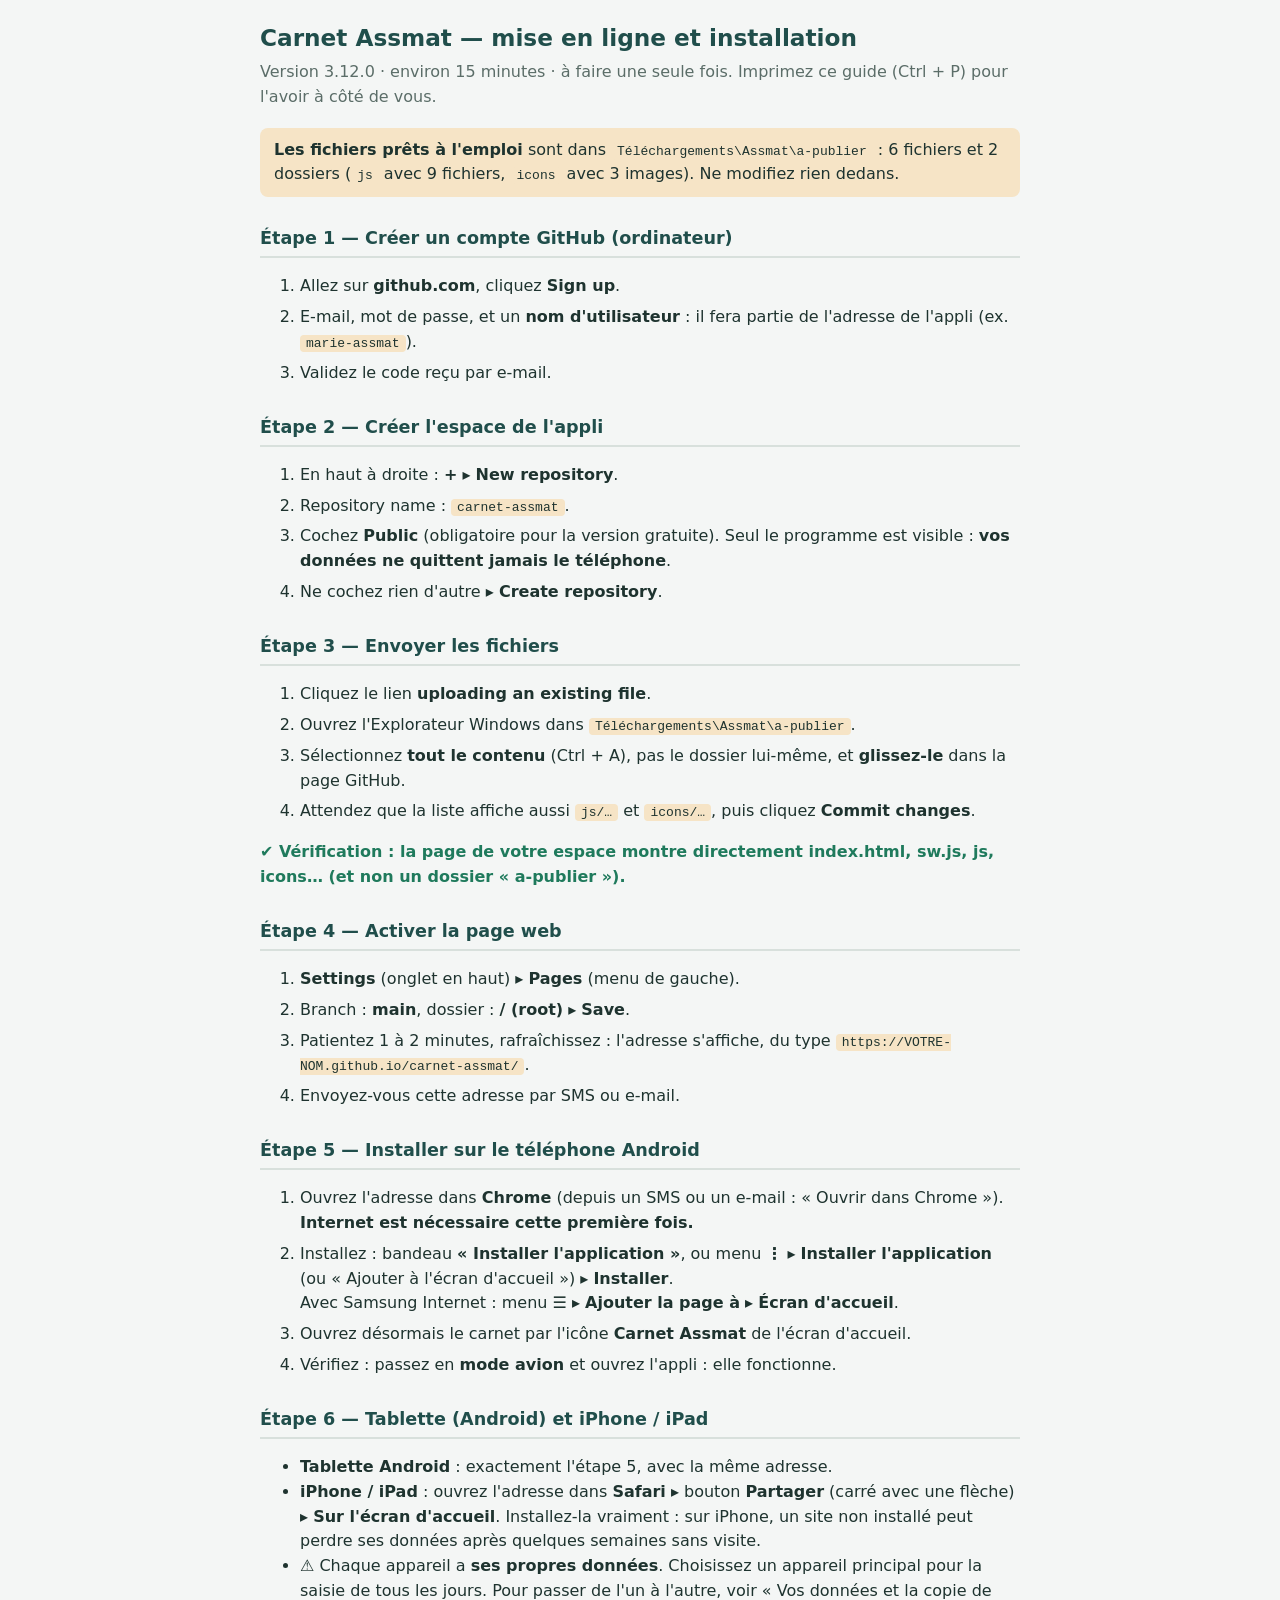
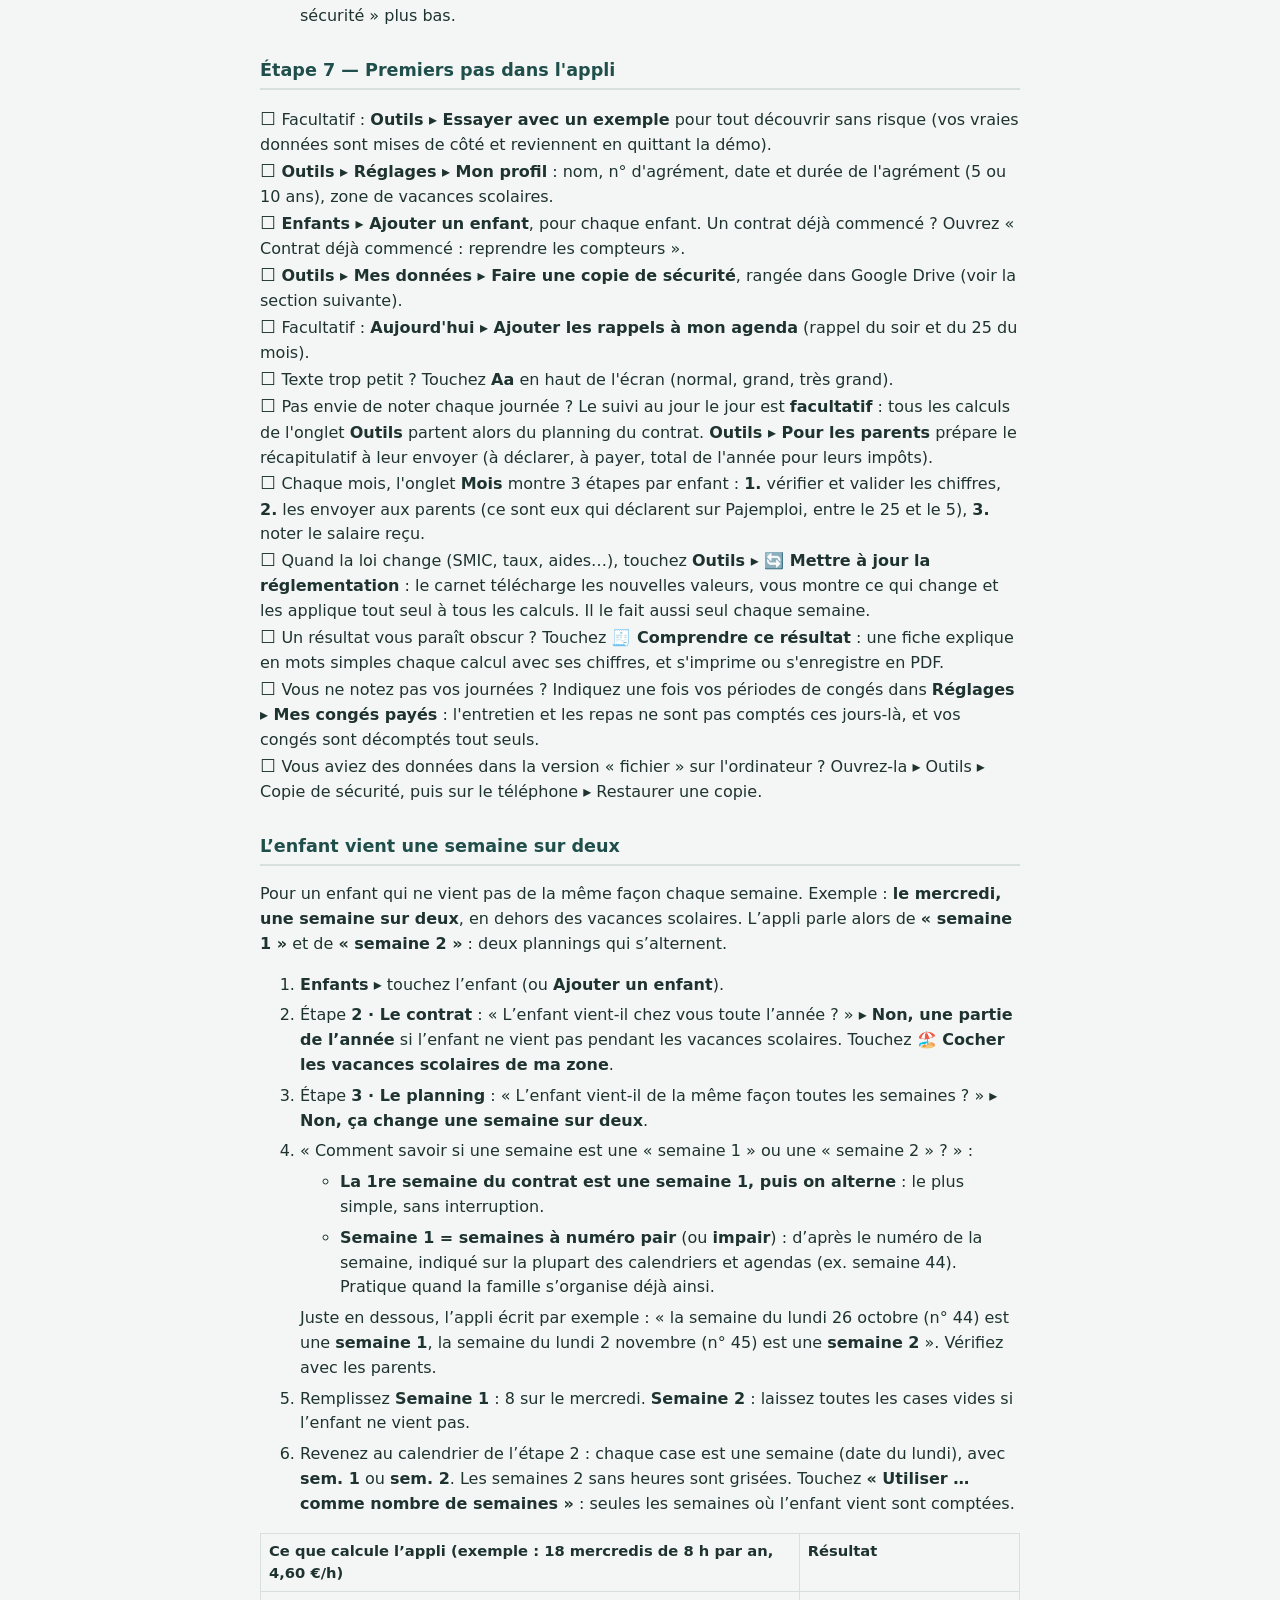
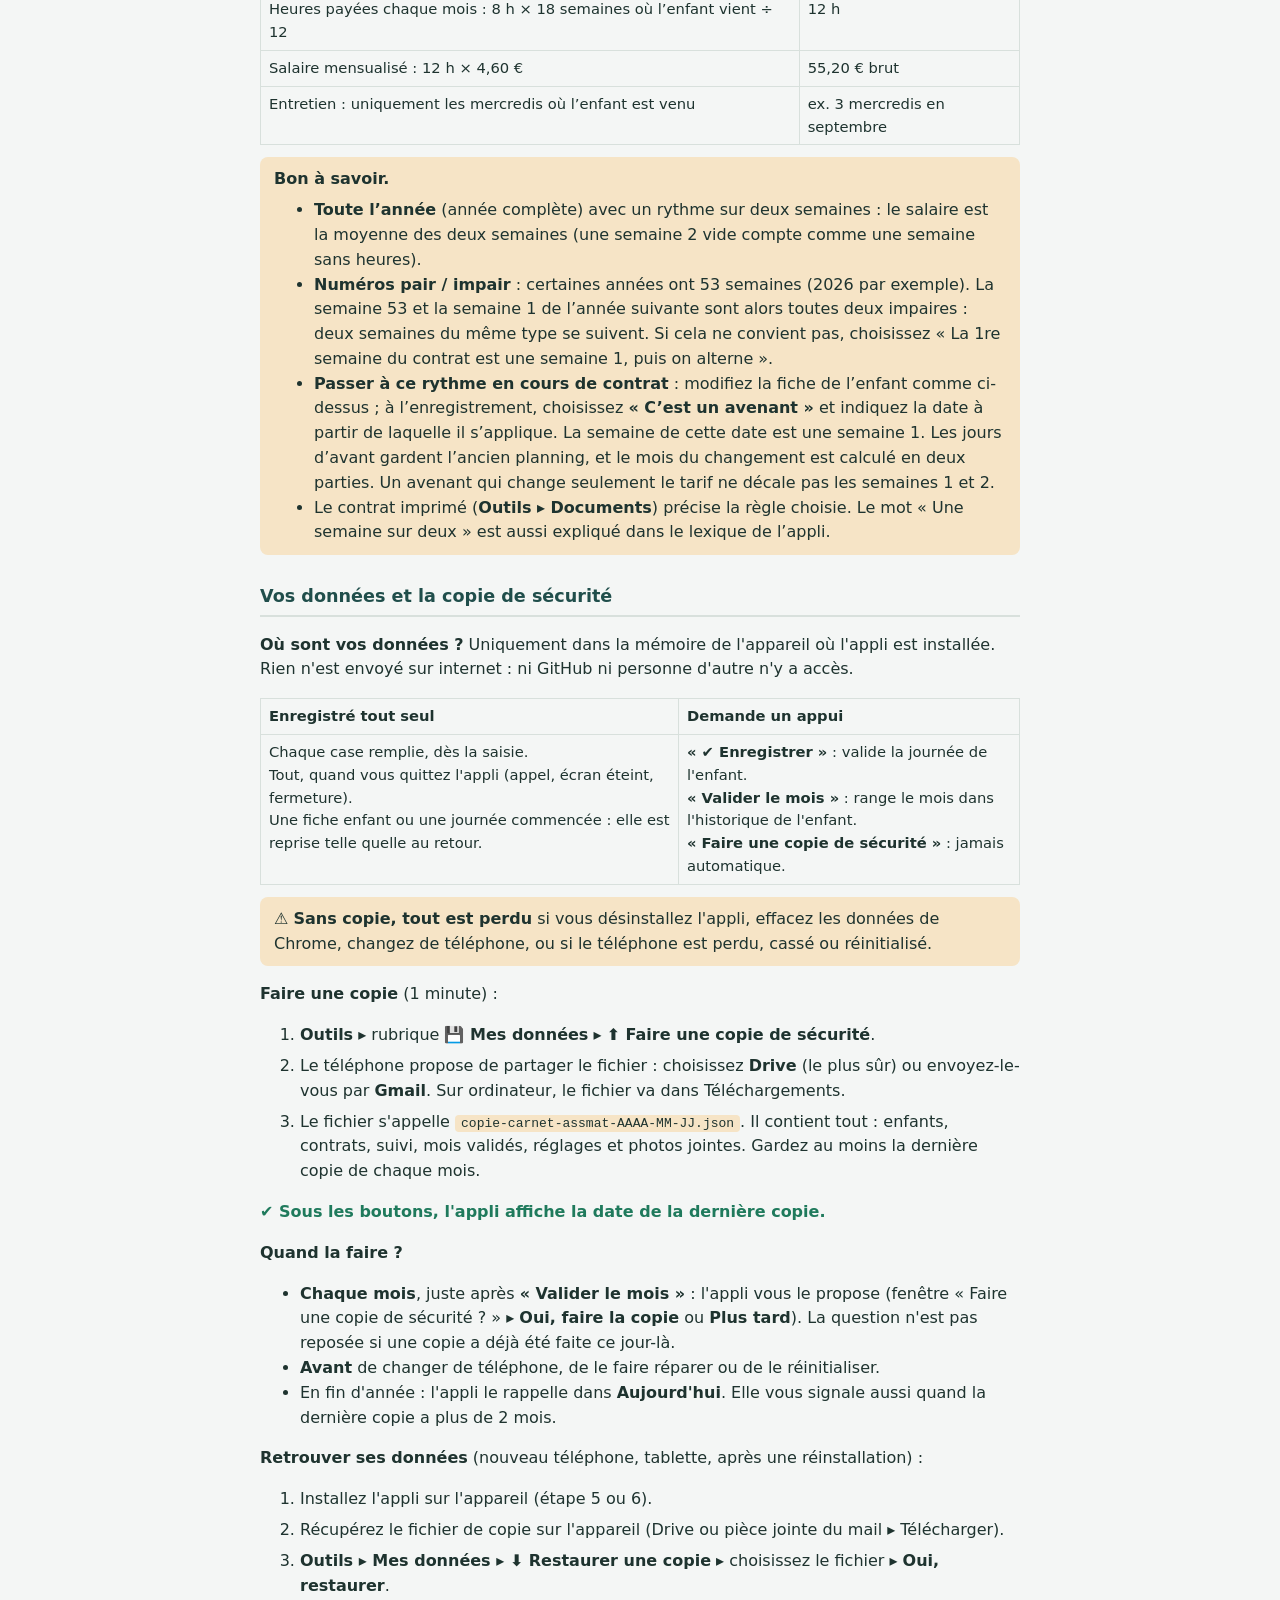
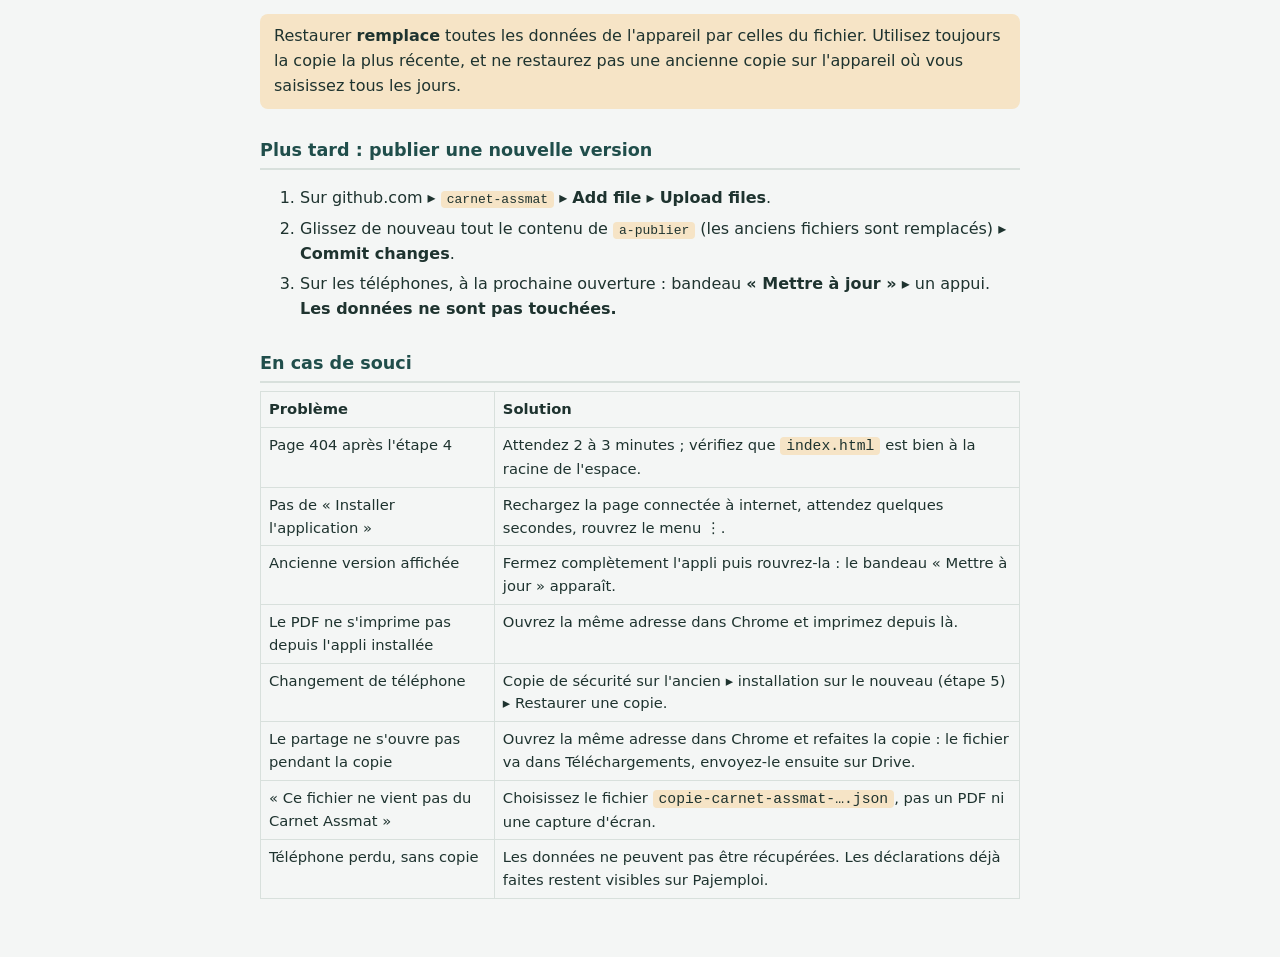
==== GUIDE-MISE-EN-LIGNE.html @ 80cad7e3 "Carnet Assmat 3.12.0 (2/2) : réglementation mise à jour sans reprogrammer, prévoyance 1,04 % vérifié" ====
<!DOCTYPE html>
<html lang="fr">
<head>
<meta charset="UTF-8">
<meta name="viewport" content="width=device-width, initial-scale=1.0">
<title>Guide de mise en ligne</title>
<style>
  :root{--ink:#1E332F;--soft:#5B6D68;--teal:#204E4B;--line:#D8E0DC;--amber:#F6E4C6;--bg:#F4F6F5;}
  @media (prefers-color-scheme: dark){ :root:not([data-theme="light"]){--ink:#E4ECE9;--soft:#9DB0AB;--teal:#8FD0C9;--line:#2E3D3A;--amber:#3A2E1C;--bg:#121A19;} }
  :root[data-theme="dark"]{--ink:#E4ECE9;--soft:#9DB0AB;--teal:#8FD0C9;--line:#2E3D3A;--amber:#3A2E1C;--bg:#121A19;}
  body{font-family:system-ui,-apple-system,'Segoe UI',Roboto,sans-serif;color:var(--ink);background:var(--bg);max-width:760px;margin:0 auto;padding:20px 16px 60px;line-height:1.55;}
  h1{font-size:1.45rem;margin:0 0 4px;color:var(--teal);} h2{font-size:1.1rem;margin:28px 0 8px;color:var(--teal);border-bottom:2px solid var(--line);padding-bottom:4px;}
  .sub{color:var(--soft);margin:0 0 18px;} ol li{margin:6px 0;} code{background:var(--amber);padding:1px 6px;border-radius:4px;}
  .box{background:var(--amber);border-radius:8px;padding:10px 14px;margin:12px 0;} .ok{color:#1F7A5C;font-weight:600;}
  table{border-collapse:collapse;width:100%;font-size:.92rem;} td,th{border:1px solid var(--line);padding:6px 8px;text-align:left;vertical-align:top;}
  .check{list-style:none;padding-left:0;} .check li::before{content:'☐ ';font-size:1.1rem;}
  @media print{ body{max-width:none;background:#fff;color:#000;} h2{break-after:avoid;} .noprint{display:none;} }
</style>
</head>
<body>
<h1>Carnet Assmat — mise en ligne et installation</h1>
<p class="sub">Version 3.12.0 · environ 15 minutes · à faire une seule fois. Imprimez ce guide (Ctrl + P) pour l'avoir à côté de vous.</p>

<div class="box"><b>Les fichiers prêts à l'emploi</b> sont dans <code>Téléchargements\Assmat\a-publier</code> : 6 fichiers et 2 dossiers (<code>js</code> avec 9 fichiers, <code>icons</code> avec 3 images). Ne modifiez rien dedans.</div>

<h2>Étape 1 — Créer un compte GitHub (ordinateur)</h2>
<ol>
  <li>Allez sur <b>github.com</b>, cliquez <b>Sign up</b>.</li>
  <li>E-mail, mot de passe, et un <b>nom d'utilisateur</b> : il fera partie de l'adresse de l'appli (ex. <code>marie-assmat</code>).</li>
  <li>Validez le code reçu par e-mail.</li>
</ol>

<h2>Étape 2 — Créer l'espace de l'appli</h2>
<ol>
  <li>En haut à droite : <b>+</b> ▸ <b>New repository</b>.</li>
  <li>Repository name : <code>carnet-assmat</code>.</li>
  <li>Cochez <b>Public</b> (obligatoire pour la version gratuite). Seul le programme est visible : <b>vos données ne quittent jamais le téléphone</b>.</li>
  <li>Ne cochez rien d'autre ▸ <b>Create repository</b>.</li>
</ol>

<h2>Étape 3 — Envoyer les fichiers</h2>
<ol>
  <li>Cliquez le lien <b>uploading an existing file</b>.</li>
  <li>Ouvrez l'Explorateur Windows dans <code>Téléchargements\Assmat\a-publier</code>.</li>
  <li>Sélectionnez <b>tout le contenu</b> (Ctrl + A), pas le dossier lui-même, et <b>glissez-le</b> dans la page GitHub.</li>
  <li>Attendez que la liste affiche aussi <code>js/…</code> et <code>icons/…</code>, puis cliquez <b>Commit changes</b>.</li>
</ol>
<p class="ok">✔ Vérification : la page de votre espace montre directement index.html, sw.js, js, icons… (et non un dossier « a-publier »).</p>

<h2>Étape 4 — Activer la page web</h2>
<ol>
  <li><b>Settings</b> (onglet en haut) ▸ <b>Pages</b> (menu de gauche).</li>
  <li>Branch : <b>main</b>, dossier : <b>/ (root)</b> ▸ <b>Save</b>.</li>
  <li>Patientez 1 à 2 minutes, rafraîchissez : l'adresse s'affiche, du type <code>https://VOTRE-NOM.github.io/carnet-assmat/</code>.</li>
  <li>Envoyez-vous cette adresse par SMS ou e-mail.</li>
</ol>

<h2>Étape 5 — Installer sur le téléphone Android</h2>
<ol>
  <li>Ouvrez l'adresse dans <b>Chrome</b> (depuis un SMS ou un e-mail : « Ouvrir dans Chrome »). <b>Internet est nécessaire cette première fois.</b></li>
  <li>Installez : bandeau <b>« Installer l'application »</b>, ou menu <b>⋮</b> ▸ <b>Installer l'application</b> (ou « Ajouter à l'écran d'accueil ») ▸ <b>Installer</b>.<br>Avec Samsung Internet : menu <b>☰</b> ▸ <b>Ajouter la page à</b> ▸ <b>Écran d'accueil</b>.</li>
  <li>Ouvrez désormais le carnet par l'icône <b>Carnet Assmat</b> de l'écran d'accueil.</li>
  <li>Vérifiez : passez en <b>mode avion</b> et ouvrez l'appli : elle fonctionne.</li>
</ol>

<h2>Étape 6 — Tablette (Android) et iPhone / iPad</h2>
<ul>
  <li><b>Tablette Android</b> : exactement l'étape 5, avec la même adresse.</li>
  <li><b>iPhone / iPad</b> : ouvrez l'adresse dans <b>Safari</b> ▸ bouton <b>Partager</b> (carré avec une flèche) ▸ <b>Sur l'écran d'accueil</b>. Installez-la vraiment : sur iPhone, un site non installé peut perdre ses données après quelques semaines sans visite.</li>
  <li>⚠️ Chaque appareil a <b>ses propres données</b>. Choisissez un appareil principal pour la saisie de tous les jours. Pour passer de l'un à l'autre, voir « Vos données et la copie de sécurité » plus bas.</li>
</ul>

<h2>Étape 7 — Premiers pas dans l'appli</h2>
<ul class="check">
  <li>Facultatif : <b>Outils ▸ Essayer avec un exemple</b> pour tout découvrir sans risque (vos vraies données sont mises de côté et reviennent en quittant la démo).</li>
  <li><b>Outils ▸ Réglages ▸ Mon profil</b> : nom, n° d'agrément, date et durée de l'agrément (5 ou 10 ans), zone de vacances scolaires.</li>
  <li><b>Enfants ▸ Ajouter un enfant</b>, pour chaque enfant. Un contrat déjà commencé ? Ouvrez « Contrat déjà commencé : reprendre les compteurs ».</li>
  <li><b>Outils ▸ Mes données ▸ Faire une copie de sécurité</b>, rangée dans Google Drive (voir la section suivante).</li>
  <li>Facultatif : <b>Aujourd'hui ▸ Ajouter les rappels à mon agenda</b> (rappel du soir et du 25 du mois).</li>
  <li>Texte trop petit ? Touchez <b>Aa</b> en haut de l'écran (normal, grand, très grand).</li>
  <li>Pas envie de noter chaque journée ? Le suivi au jour le jour est <b>facultatif</b> : tous les calculs de l'onglet <b>Outils</b> partent alors du planning du contrat. <b>Outils ▸ Pour les parents</b> prépare le récapitulatif à leur envoyer (à déclarer, à payer, total de l'année pour leurs impôts).</li>
  <li>Chaque mois, l'onglet <b>Mois</b> montre 3 étapes par enfant : <b>1.</b> vérifier et valider les chiffres, <b>2.</b> les envoyer aux parents (ce sont eux qui déclarent sur Pajemploi, entre le 25 et le 5), <b>3.</b> noter le salaire reçu.</li>
  <li>Quand la loi change (SMIC, taux, aides…), touchez <b>Outils ▸ 🔄 Mettre à jour la réglementation</b> : le carnet télécharge les nouvelles valeurs, vous montre ce qui change et les applique tout seul à tous les calculs. Il le fait aussi seul chaque semaine.</li>
  <li>Un résultat vous paraît obscur ? Touchez <b>🧾 Comprendre ce résultat</b> : une fiche explique en mots simples chaque calcul avec ses chiffres, et s'imprime ou s'enregistre en PDF.</li>
  <li>Vous ne notez pas vos journées ? Indiquez une fois vos périodes de congés dans <b>Réglages ▸ Mes congés payés</b> : l'entretien et les repas ne sont pas comptés ces jours-là, et vos congés sont décomptés tout seuls.</li>
  <li>Vous aviez des données dans la version « fichier » sur l'ordinateur ? Ouvrez-la ▸ Outils ▸ Copie de sécurité, puis sur le téléphone ▸ Restaurer une copie.</li>
</ul>

<h2>L’enfant vient une semaine sur deux</h2>
<p>Pour un enfant qui ne vient pas de la même façon chaque semaine. Exemple : <b>le mercredi, une semaine sur deux</b>, en dehors des vacances scolaires. L’appli parle alors de <b>« semaine 1 »</b> et de <b>« semaine 2 »</b> : deux plannings qui s’alternent.</p>
<ol>
  <li><b>Enfants</b> ▸ touchez l’enfant (ou <b>Ajouter un enfant</b>).</li>
  <li>Étape <b>2 · Le contrat</b> : « L’enfant vient-il chez vous toute l’année ? » ▸ <b>Non, une partie de l’année</b> si l’enfant ne vient pas pendant les vacances scolaires. Touchez <b>🏖️ Cocher les vacances scolaires de ma zone</b>.</li>
  <li>Étape <b>3 · Le planning</b> : « L’enfant vient-il de la même façon toutes les semaines ? » ▸ <b>Non, ça change une semaine sur deux</b>.</li>
  <li>« Comment savoir si une semaine est une « semaine 1 » ou une « semaine 2 » ? » :
    <ul>
      <li><b>La 1re semaine du contrat est une semaine 1, puis on alterne</b> : le plus simple, sans interruption.</li>
      <li><b>Semaine 1 = semaines à numéro pair</b> (ou <b>impair</b>) : d’après le numéro de la semaine, indiqué sur la plupart des calendriers et agendas (ex. semaine 44). Pratique quand la famille s’organise déjà ainsi.</li>
    </ul>
    Juste en dessous, l’appli écrit par exemple : « la semaine du lundi 26 octobre (n° 44) est une <b>semaine 1</b>, la semaine du lundi 2 novembre (n° 45) est une <b>semaine 2</b> ». Vérifiez avec les parents.</li>
  <li>Remplissez <b>Semaine 1</b> : 8 sur le mercredi. <b>Semaine 2</b> : laissez toutes les cases vides si l’enfant ne vient pas.</li>
  <li>Revenez au calendrier de l’étape 2 : chaque case est une semaine (date du lundi), avec <b>sem. 1</b> ou <b>sem. 2</b>. Les semaines 2 sans heures sont grisées. Touchez <b>« Utiliser … comme nombre de semaines »</b> : seules les semaines où l’enfant vient sont comptées.</li>
</ol>
<table>
  <tr><th>Ce que calcule l’appli (exemple : 18 mercredis de 8 h par an, 4,60 €/h)</th><th>Résultat</th></tr>
  <tr><td>Heures payées chaque mois : 8 h × 18 semaines où l’enfant vient ÷ 12</td><td>12 h</td></tr>
  <tr><td>Salaire mensualisé : 12 h × 4,60 €</td><td>55,20 € brut</td></tr>
  <tr><td>Entretien : uniquement les mercredis où l’enfant est venu</td><td>ex. 3 mercredis en septembre</td></tr>
</table>
<div class="box"><b>Bon à savoir.</b>
  <ul style="margin:6px 0 0">
    <li><b>Toute l’année</b> (année complète) avec un rythme sur deux semaines : le salaire est la moyenne des deux semaines (une semaine 2 vide compte comme une semaine sans heures).</li>
    <li><b>Numéros pair / impair</b> : certaines années ont 53 semaines (2026 par exemple). La semaine 53 et la semaine 1 de l’année suivante sont alors toutes deux impaires : deux semaines du même type se suivent. Si cela ne convient pas, choisissez « La 1re semaine du contrat est une semaine 1, puis on alterne ».</li>
    <li><b>Passer à ce rythme en cours de contrat</b> : modifiez la fiche de l’enfant comme ci-dessus ; à l’enregistrement, choisissez <b>« C’est un avenant »</b> et indiquez la date à partir de laquelle il s’applique. La semaine de cette date est une semaine 1. Les jours d’avant gardent l’ancien planning, et le mois du changement est calculé en deux parties. Un avenant qui change seulement le tarif ne décale pas les semaines 1 et 2.</li>
    <li>Le contrat imprimé (<b>Outils ▸ Documents</b>) précise la règle choisie. Le mot « Une semaine sur deux » est aussi expliqué dans le lexique de l’appli.</li>
  </ul></div>

<h2>Vos données et la copie de sécurité</h2>
<p><b>Où sont vos données ?</b> Uniquement dans la mémoire de l'appareil où l'appli est installée. Rien n'est envoyé sur internet : ni GitHub ni personne d'autre n'y a accès.</p>
<table>
  <tr><th>Enregistré tout seul</th><th>Demande un appui</th></tr>
  <tr><td>Chaque case remplie, dès la saisie.<br>Tout, quand vous quittez l'appli (appel, écran éteint, fermeture).<br>Une fiche enfant ou une journée commencée : elle est reprise telle quelle au retour.</td>
      <td><b>« ✔ Enregistrer »</b> : valide la journée de l'enfant.<br><b>« Valider le mois »</b> : range le mois dans l'historique de l'enfant.<br><b>« Faire une copie de sécurité »</b> : jamais automatique.</td></tr>
</table>
<div class="box">⚠️ <b>Sans copie, tout est perdu</b> si vous désinstallez l'appli, effacez les données de Chrome, changez de téléphone, ou si le téléphone est perdu, cassé ou réinitialisé.</div>

<p><b>Faire une copie</b> (1 minute) :</p>
<ol>
  <li><b>Outils</b> ▸ rubrique <b>💾 Mes données</b> ▸ <b>⬆️ Faire une copie de sécurité</b>.</li>
  <li>Le téléphone propose de partager le fichier : choisissez <b>Drive</b> (le plus sûr) ou envoyez-le-vous par <b>Gmail</b>. Sur ordinateur, le fichier va dans Téléchargements.</li>
  <li>Le fichier s'appelle <code>copie-carnet-assmat-AAAA-MM-JJ.json</code>. Il contient tout : enfants, contrats, suivi, mois validés, réglages et photos jointes. Gardez au moins la dernière copie de chaque mois.</li>
</ol>
<p class="ok">✔ Sous les boutons, l'appli affiche la date de la dernière copie.</p>

<p><b>Quand la faire ?</b></p>
<ul>
  <li><b>Chaque mois</b>, juste après <b>« Valider le mois »</b> : l'appli vous le propose (fenêtre « Faire une copie de sécurité ? » ▸ <b>Oui, faire la copie</b> ou <b>Plus tard</b>). La question n'est pas reposée si une copie a déjà été faite ce jour-là.</li>
  <li><b>Avant</b> de changer de téléphone, de le faire réparer ou de le réinitialiser.</li>
  <li>En fin d'année : l'appli le rappelle dans <b>Aujourd'hui</b>. Elle vous signale aussi quand la dernière copie a plus de 2 mois.</li>
</ul>

<p><b>Retrouver ses données</b> (nouveau téléphone, tablette, après une réinstallation) :</p>
<ol>
  <li>Installez l'appli sur l'appareil (étape 5 ou 6).</li>
  <li>Récupérez le fichier de copie sur l'appareil (Drive ou pièce jointe du mail ▸ Télécharger).</li>
  <li><b>Outils ▸ Mes données ▸ ⬇️ Restaurer une copie</b> ▸ choisissez le fichier ▸ <b>Oui, restaurer</b>.</li>
</ol>
<div class="box">Restaurer <b>remplace</b> toutes les données de l'appareil par celles du fichier. Utilisez toujours la copie la plus récente, et ne restaurez pas une ancienne copie sur l'appareil où vous saisissez tous les jours.</div>

<h2>Plus tard : publier une nouvelle version</h2>
<ol>
  <li>Sur github.com ▸ <code>carnet-assmat</code> ▸ <b>Add file</b> ▸ <b>Upload files</b>.</li>
  <li>Glissez de nouveau tout le contenu de <code>a-publier</code> (les anciens fichiers sont remplacés) ▸ <b>Commit changes</b>.</li>
  <li>Sur les téléphones, à la prochaine ouverture : bandeau <b>« Mettre à jour »</b> ▸ un appui. <b>Les données ne sont pas touchées.</b></li>
</ol>

<h2>En cas de souci</h2>
<table>
  <tr><th>Problème</th><th>Solution</th></tr>
  <tr><td>Page 404 après l'étape 4</td><td>Attendez 2 à 3 minutes ; vérifiez que <code>index.html</code> est bien à la racine de l'espace.</td></tr>
  <tr><td>Pas de « Installer l'application »</td><td>Rechargez la page connectée à internet, attendez quelques secondes, rouvrez le menu ⋮.</td></tr>
  <tr><td>Ancienne version affichée</td><td>Fermez complètement l'appli puis rouvrez-la : le bandeau « Mettre à jour » apparaît.</td></tr>
  <tr><td>Le PDF ne s'imprime pas depuis l'appli installée</td><td>Ouvrez la même adresse dans Chrome et imprimez depuis là.</td></tr>
  <tr><td>Changement de téléphone</td><td>Copie de sécurité sur l'ancien ▸ installation sur le nouveau (étape 5) ▸ Restaurer une copie.</td></tr>
  <tr><td>Le partage ne s'ouvre pas pendant la copie</td><td>Ouvrez la même adresse dans Chrome et refaites la copie : le fichier va dans Téléchargements, envoyez-le ensuite sur Drive.</td></tr>
  <tr><td>« Ce fichier ne vient pas du Carnet Assmat »</td><td>Choisissez le fichier <code>copie-carnet-assmat-….json</code>, pas un PDF ni une capture d'écran.</td></tr>
  <tr><td>Téléphone perdu, sans copie</td><td>Les données ne peuvent pas être récupérées. Les déclarations déjà faites restent visibles sur Pajemploi.</td></tr>
</table>
</body>
</html>
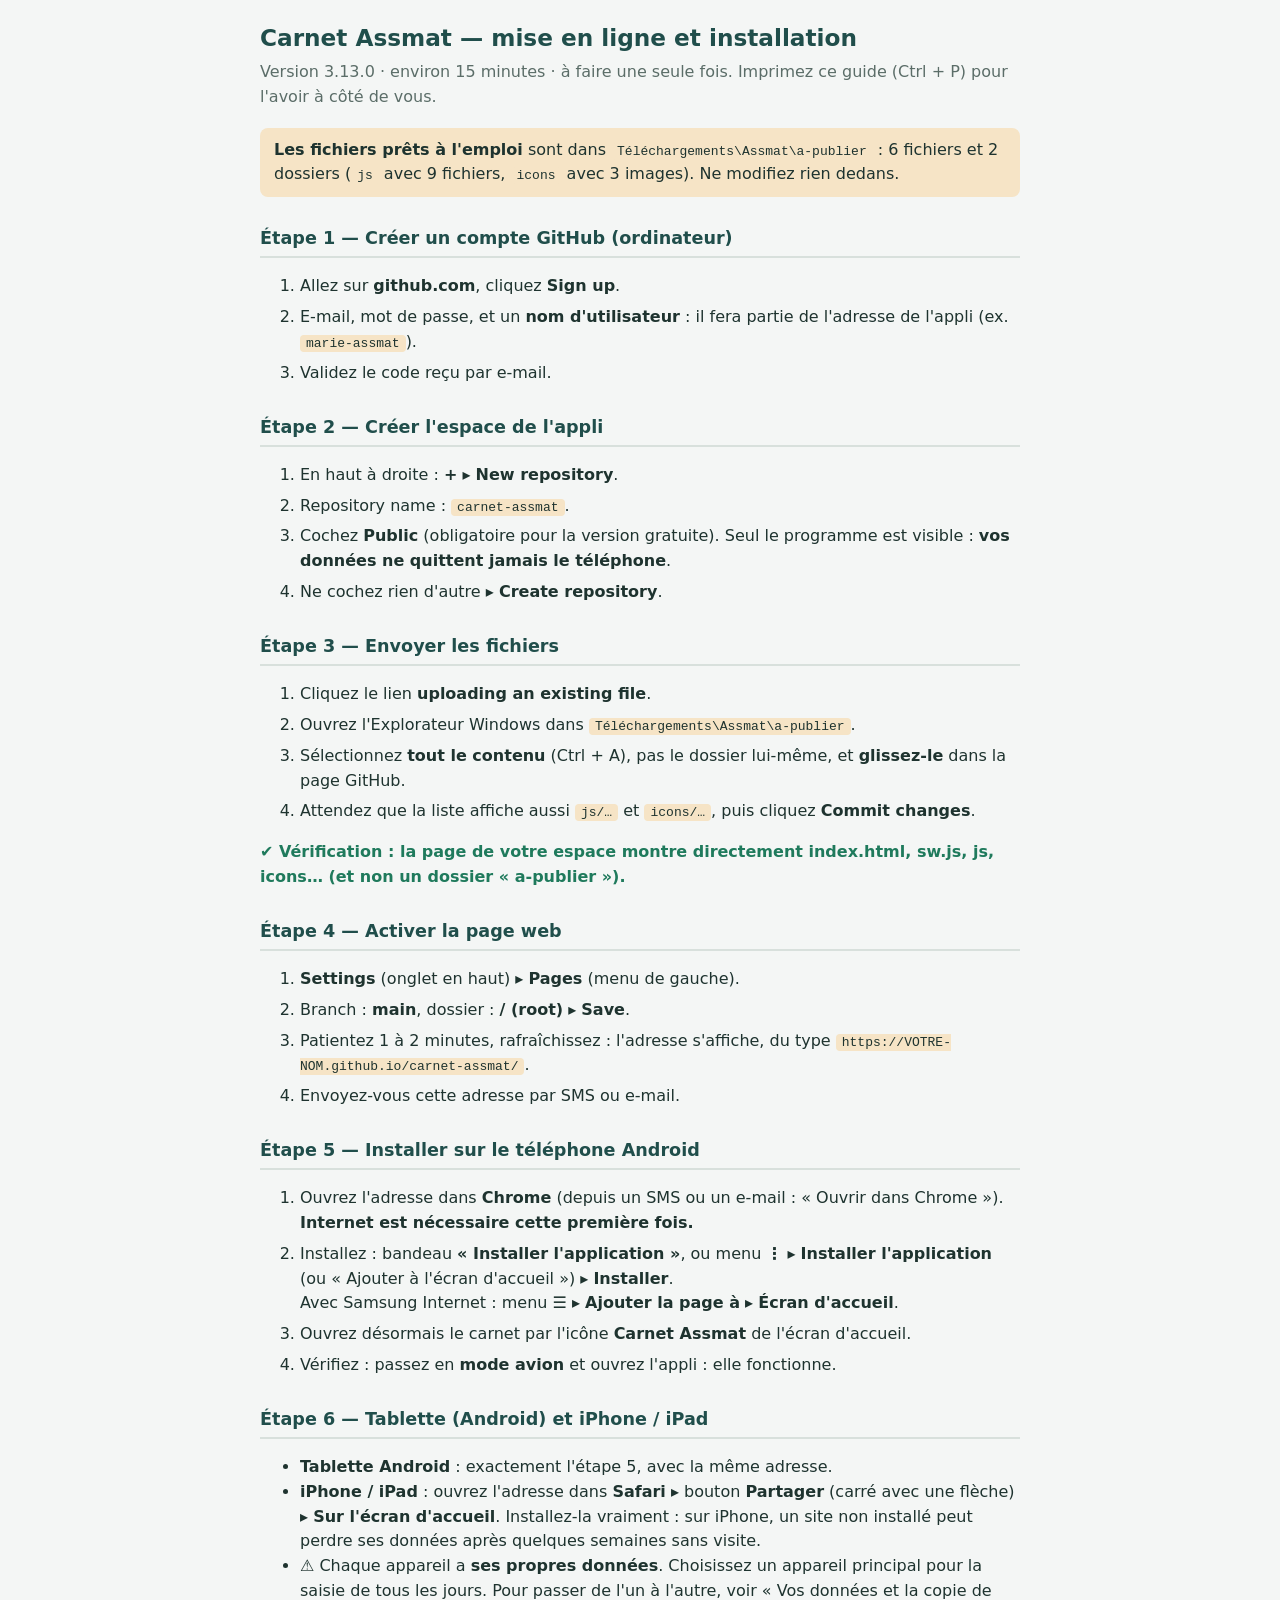
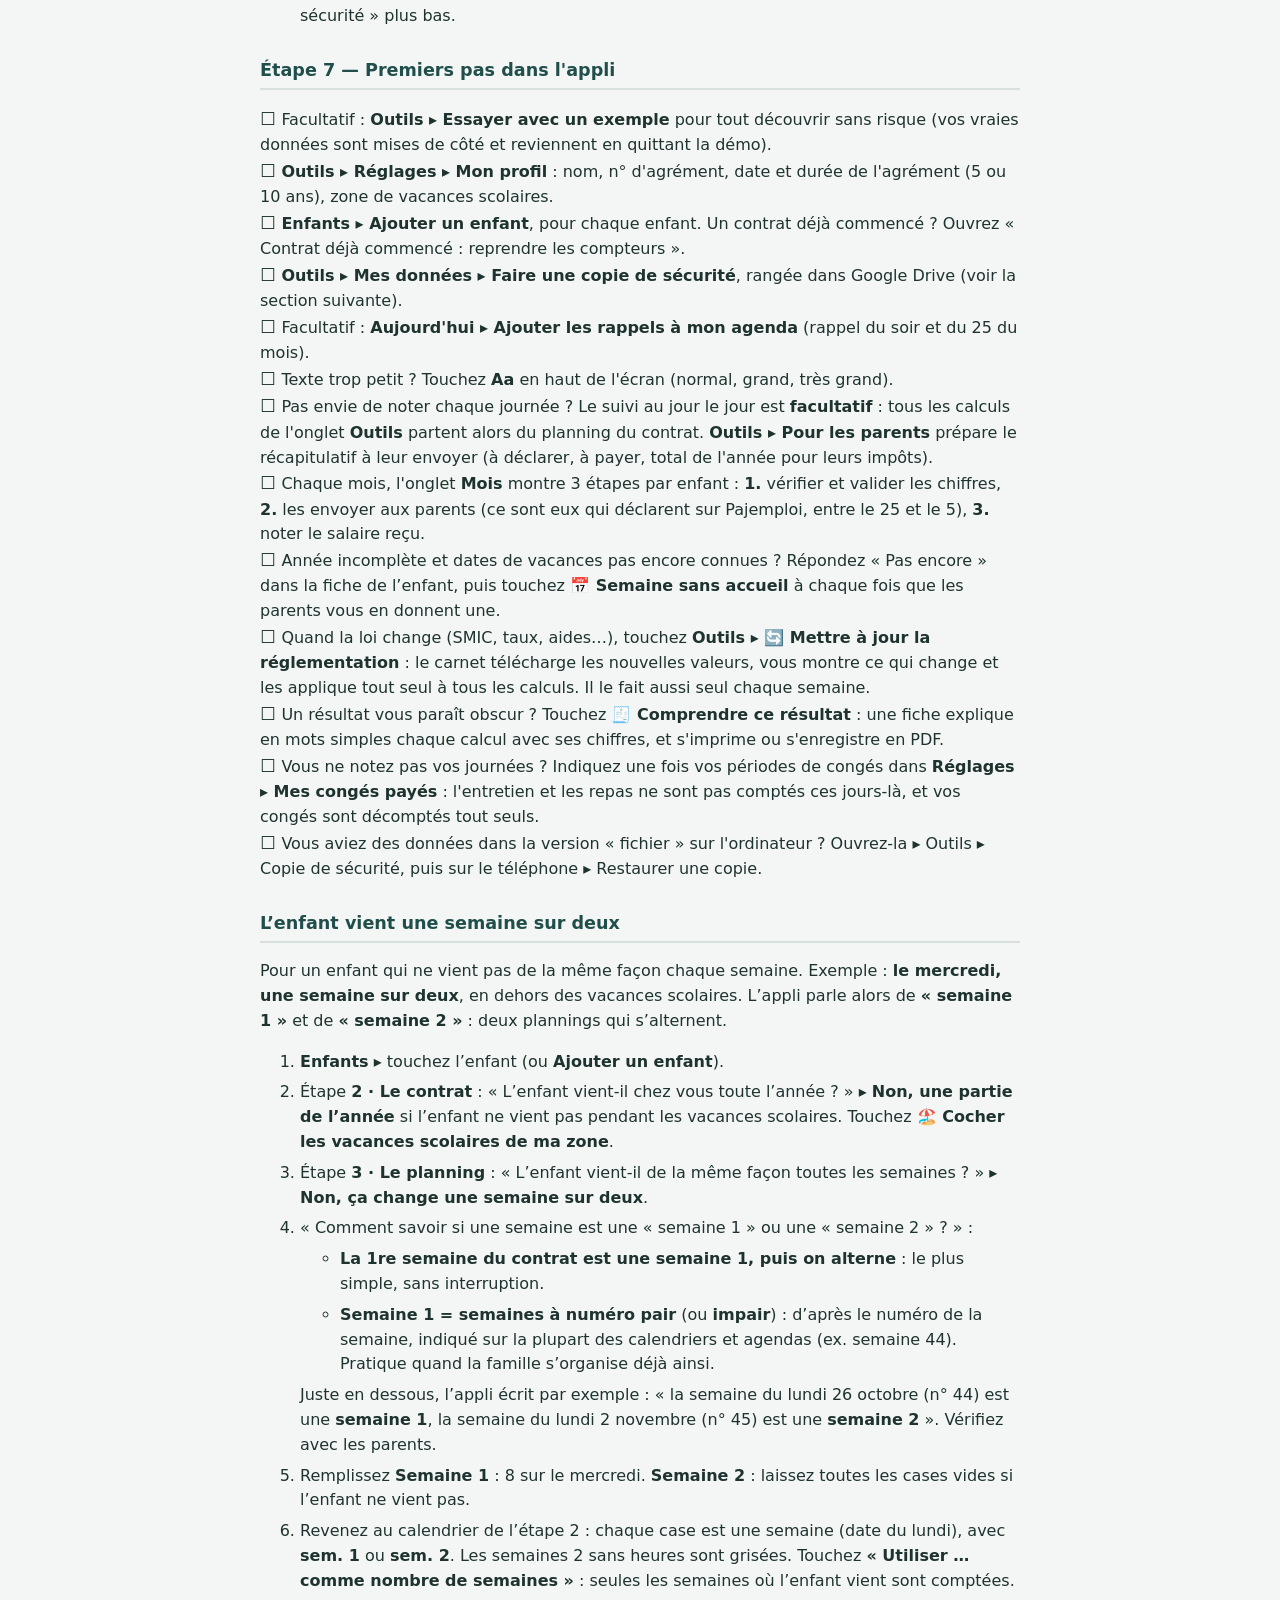
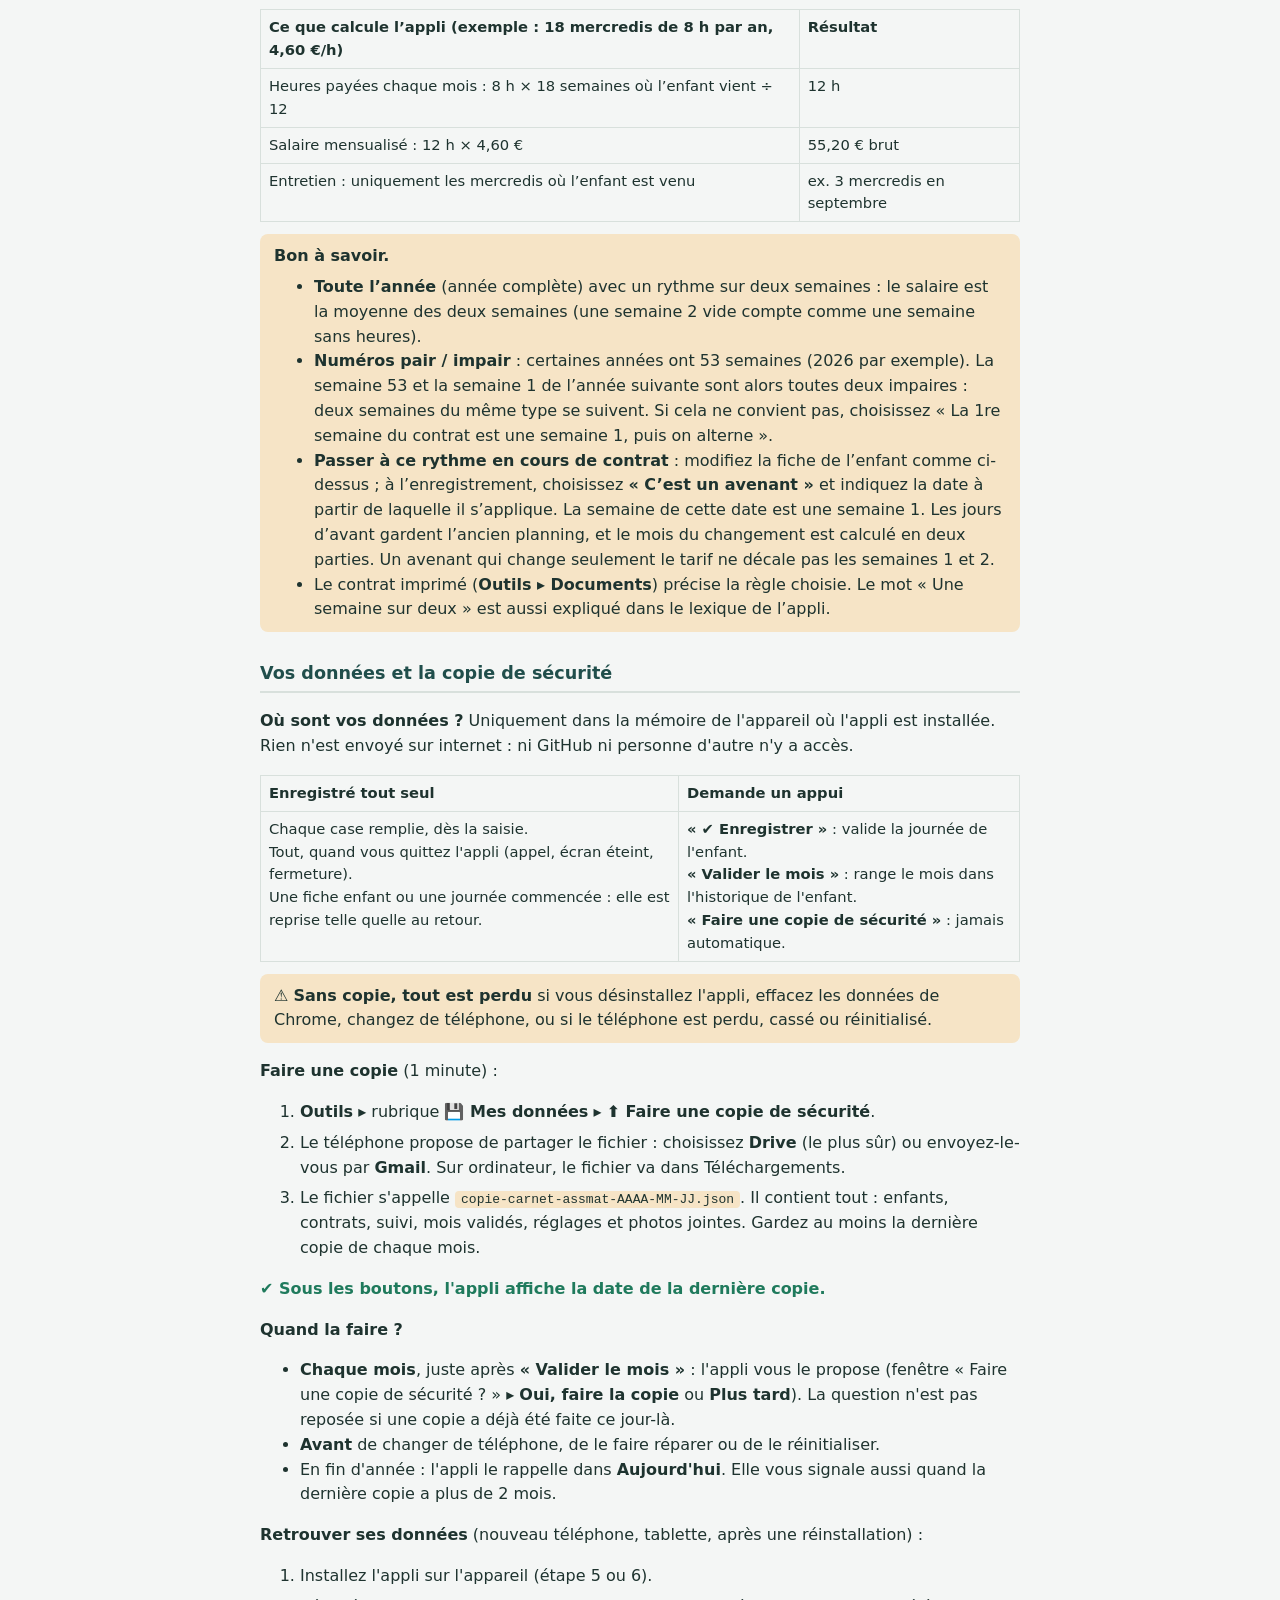
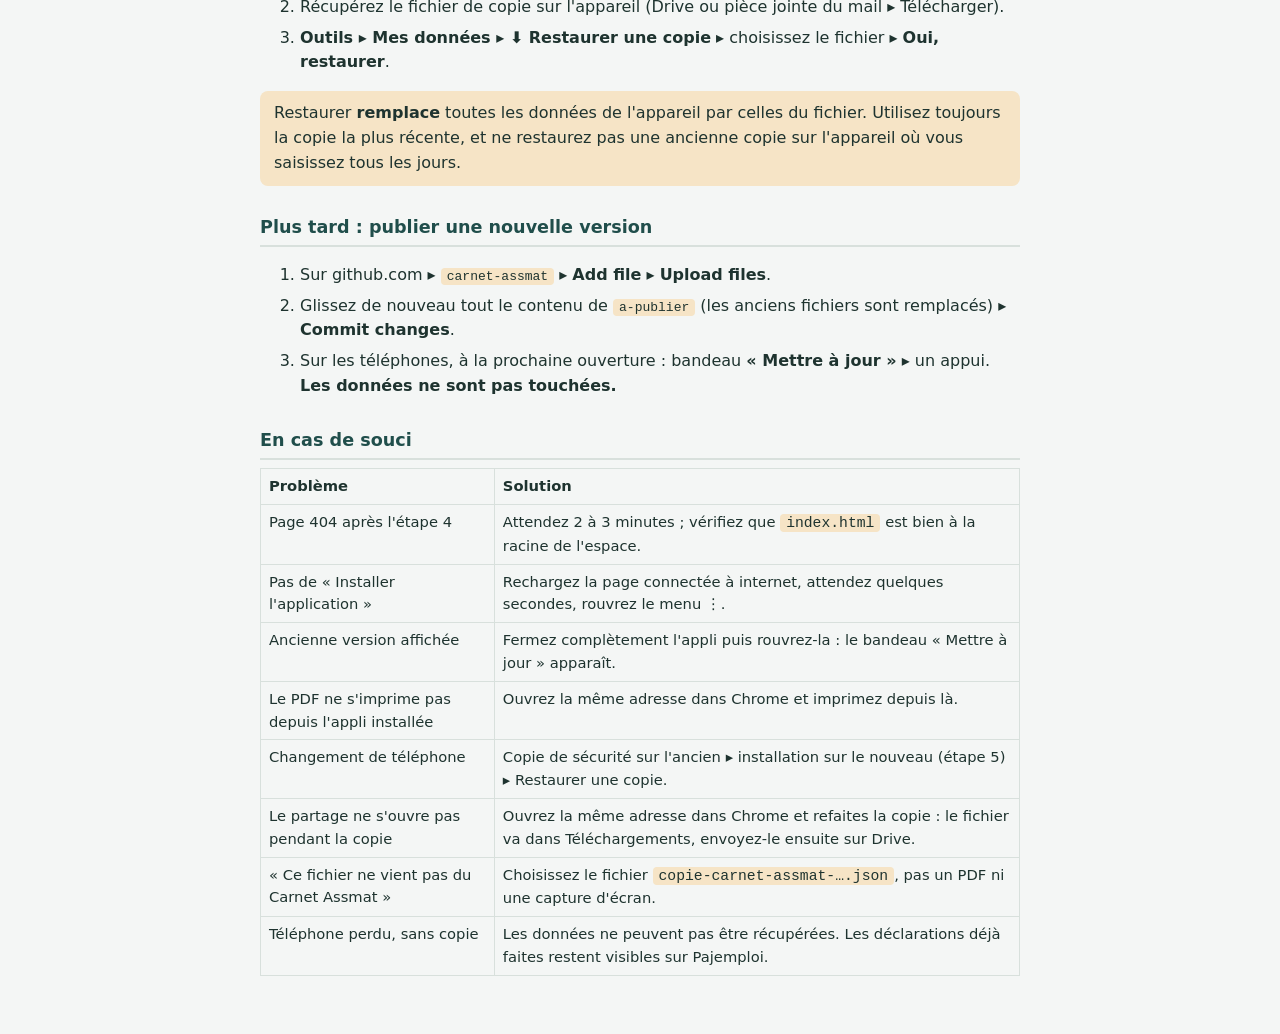
==== commit abbcda40: "Carnet Assmat 3.13.0 (2/2) : année incomplète sans dates connues, alternance et planning irrégulier" ====
--- a/GUIDE-MISE-EN-LIGNE.html
+++ b/GUIDE-MISE-EN-LIGNE.html
@@ -19,7 +19,7 @@
 </head>
 <body>
 <h1>Carnet Assmat — mise en ligne et installation</h1>
-<p class="sub">Version 3.12.0 · environ 15 minutes · à faire une seule fois. Imprimez ce guide (Ctrl + P) pour l'avoir à côté de vous.</p>
+<p class="sub">Version 3.13.0 · environ 15 minutes · à faire une seule fois. Imprimez ce guide (Ctrl + P) pour l'avoir à côté de vous.</p>
 
 <div class="box"><b>Les fichiers prêts à l'emploi</b> sont dans <code>Téléchargements\Assmat\a-publier</code> : 6 fichiers et 2 dossiers (<code>js</code> avec 9 fichiers, <code>icons</code> avec 3 images). Ne modifiez rien dedans.</div>
 
@@ -80,6 +80,7 @@
   <li>Texte trop petit ? Touchez <b>Aa</b> en haut de l'écran (normal, grand, très grand).</li>
   <li>Pas envie de noter chaque journée ? Le suivi au jour le jour est <b>facultatif</b> : tous les calculs de l'onglet <b>Outils</b> partent alors du planning du contrat. <b>Outils ▸ Pour les parents</b> prépare le récapitulatif à leur envoyer (à déclarer, à payer, total de l'année pour leurs impôts).</li>
   <li>Chaque mois, l'onglet <b>Mois</b> montre 3 étapes par enfant : <b>1.</b> vérifier et valider les chiffres, <b>2.</b> les envoyer aux parents (ce sont eux qui déclarent sur Pajemploi, entre le 25 et le 5), <b>3.</b> noter le salaire reçu.</li>
+  <li>Année incomplète et dates de vacances pas encore connues ? Répondez « Pas encore » dans la fiche de l’enfant, puis touchez <b>📅 Semaine sans accueil</b> à chaque fois que les parents vous en donnent une.</li>
   <li>Quand la loi change (SMIC, taux, aides…), touchez <b>Outils ▸ 🔄 Mettre à jour la réglementation</b> : le carnet télécharge les nouvelles valeurs, vous montre ce qui change et les applique tout seul à tous les calculs. Il le fait aussi seul chaque semaine.</li>
   <li>Un résultat vous paraît obscur ? Touchez <b>🧾 Comprendre ce résultat</b> : une fiche explique en mots simples chaque calcul avec ses chiffres, et s'imprime ou s'enregistre en PDF.</li>
   <li>Vous ne notez pas vos journées ? Indiquez une fois vos périodes de congés dans <b>Réglages ▸ Mes congés payés</b> : l'entretien et les repas ne sont pas comptés ces jours-là, et vos congés sont décomptés tout seuls.</li>
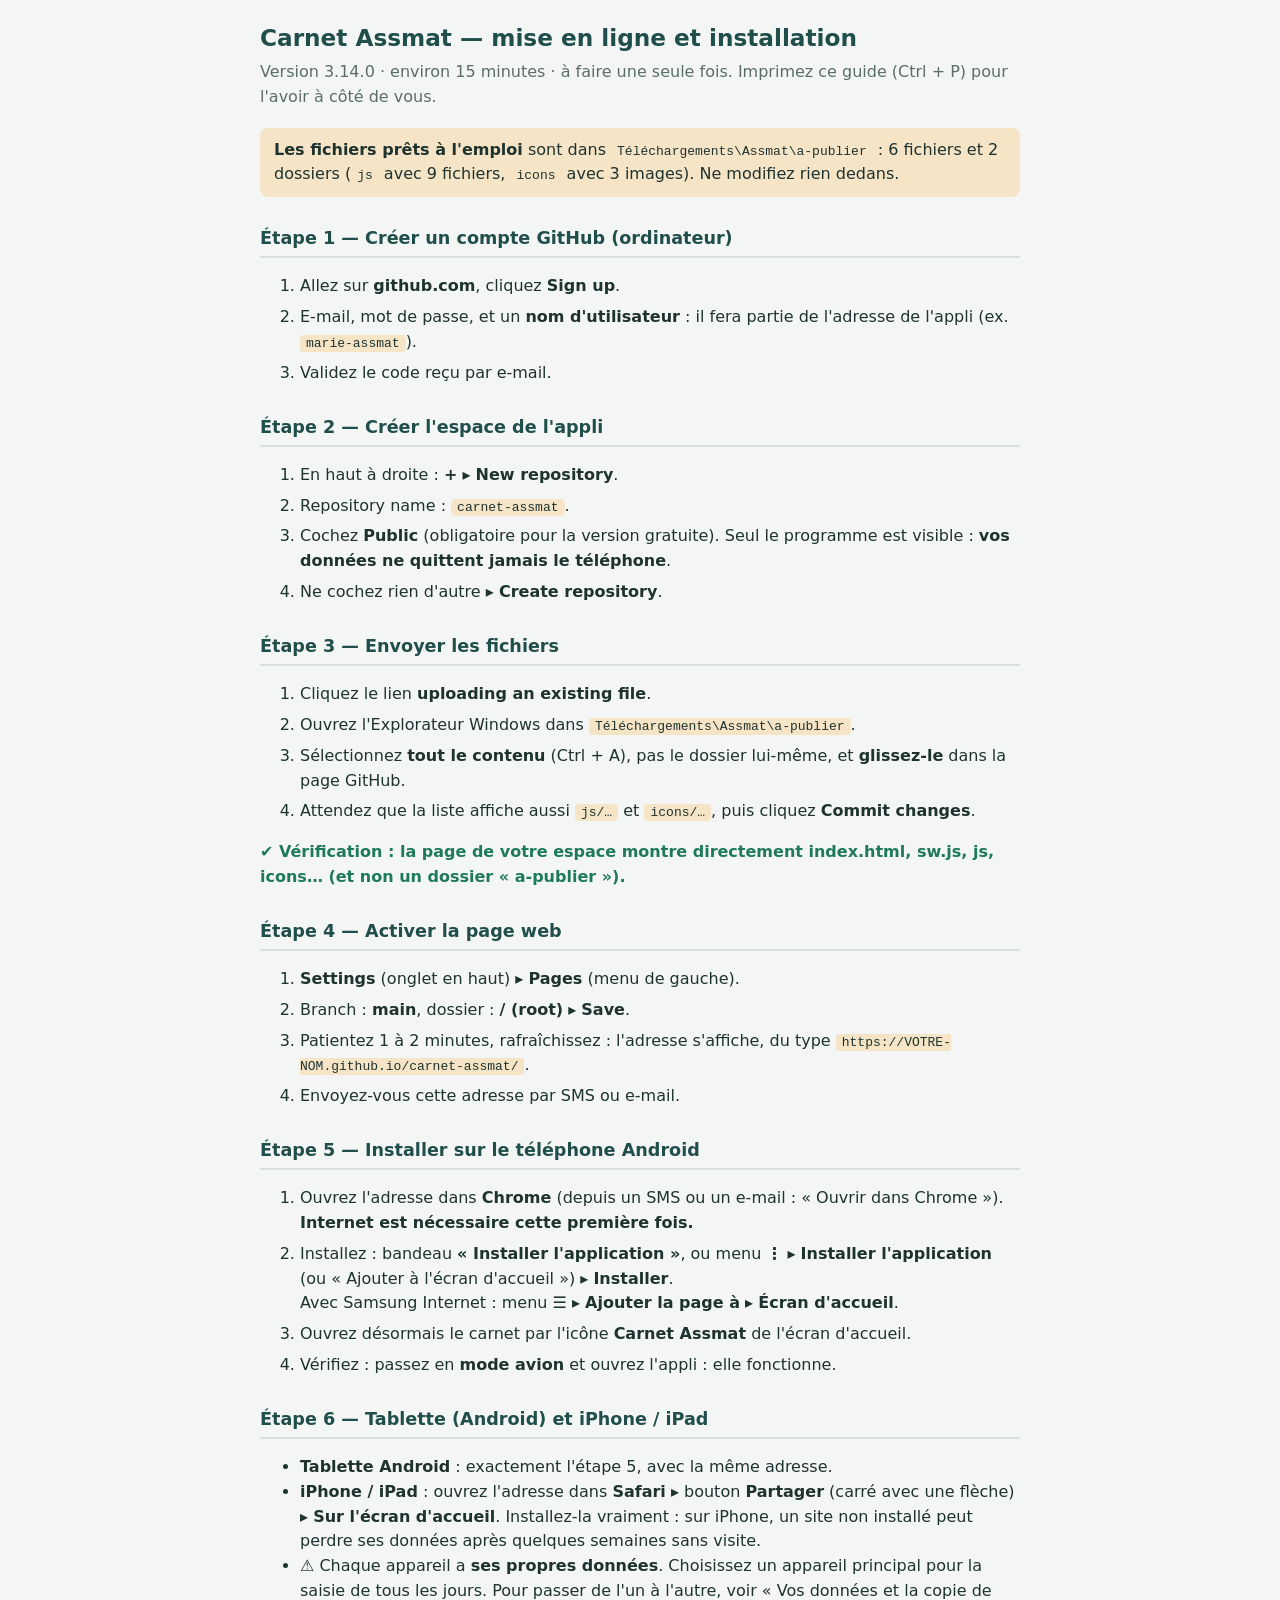
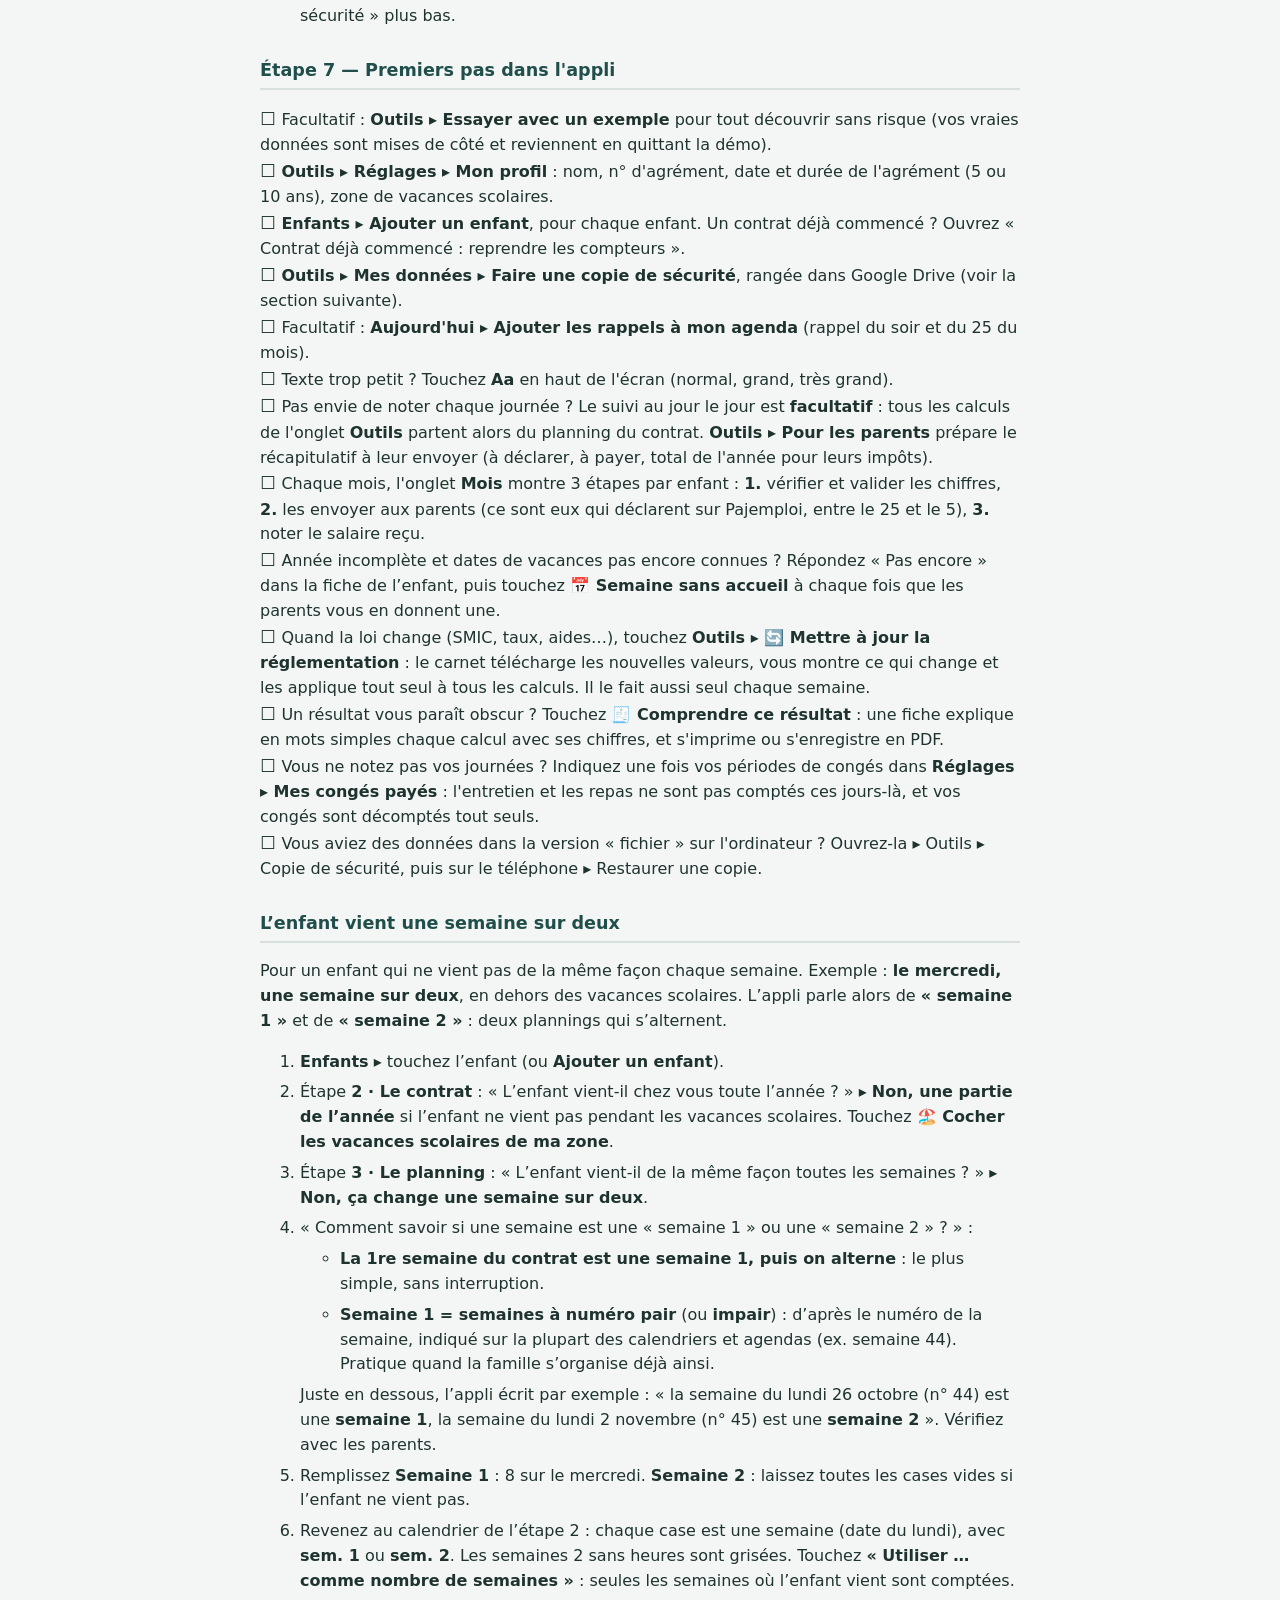
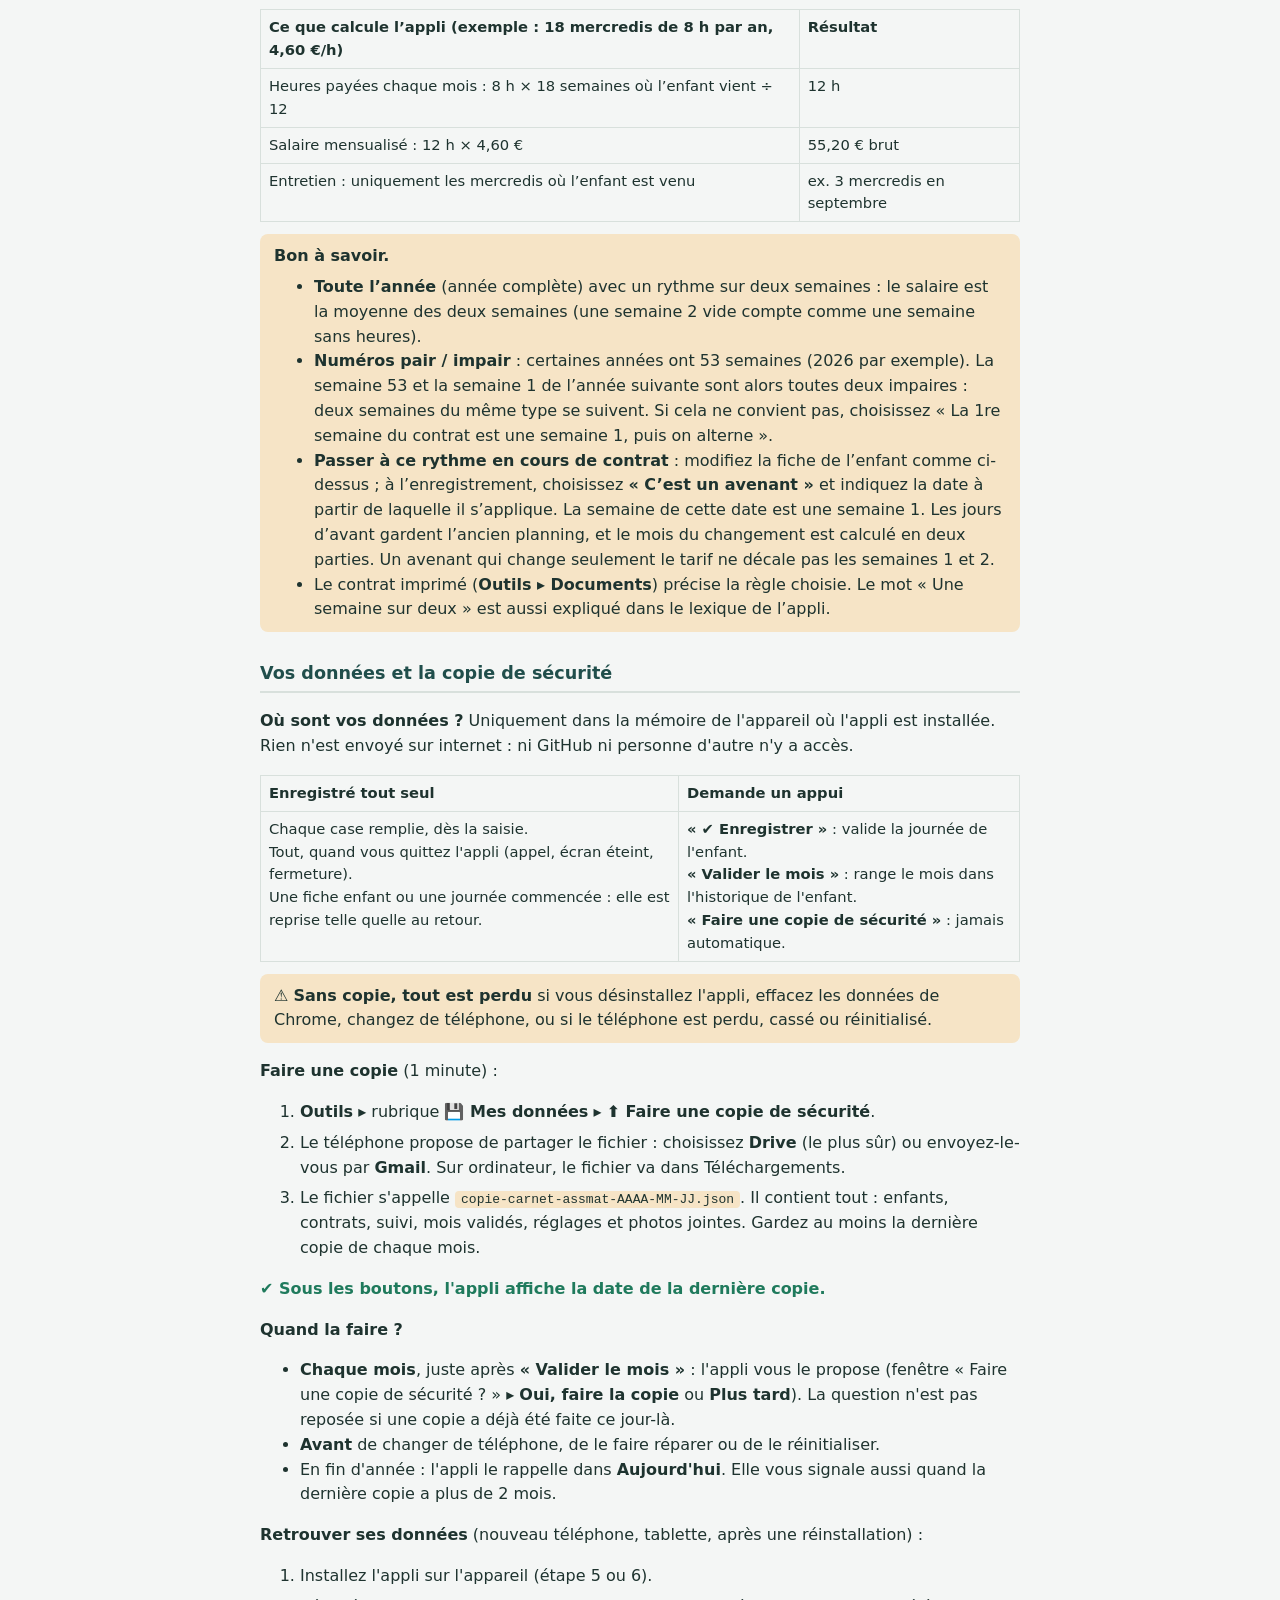
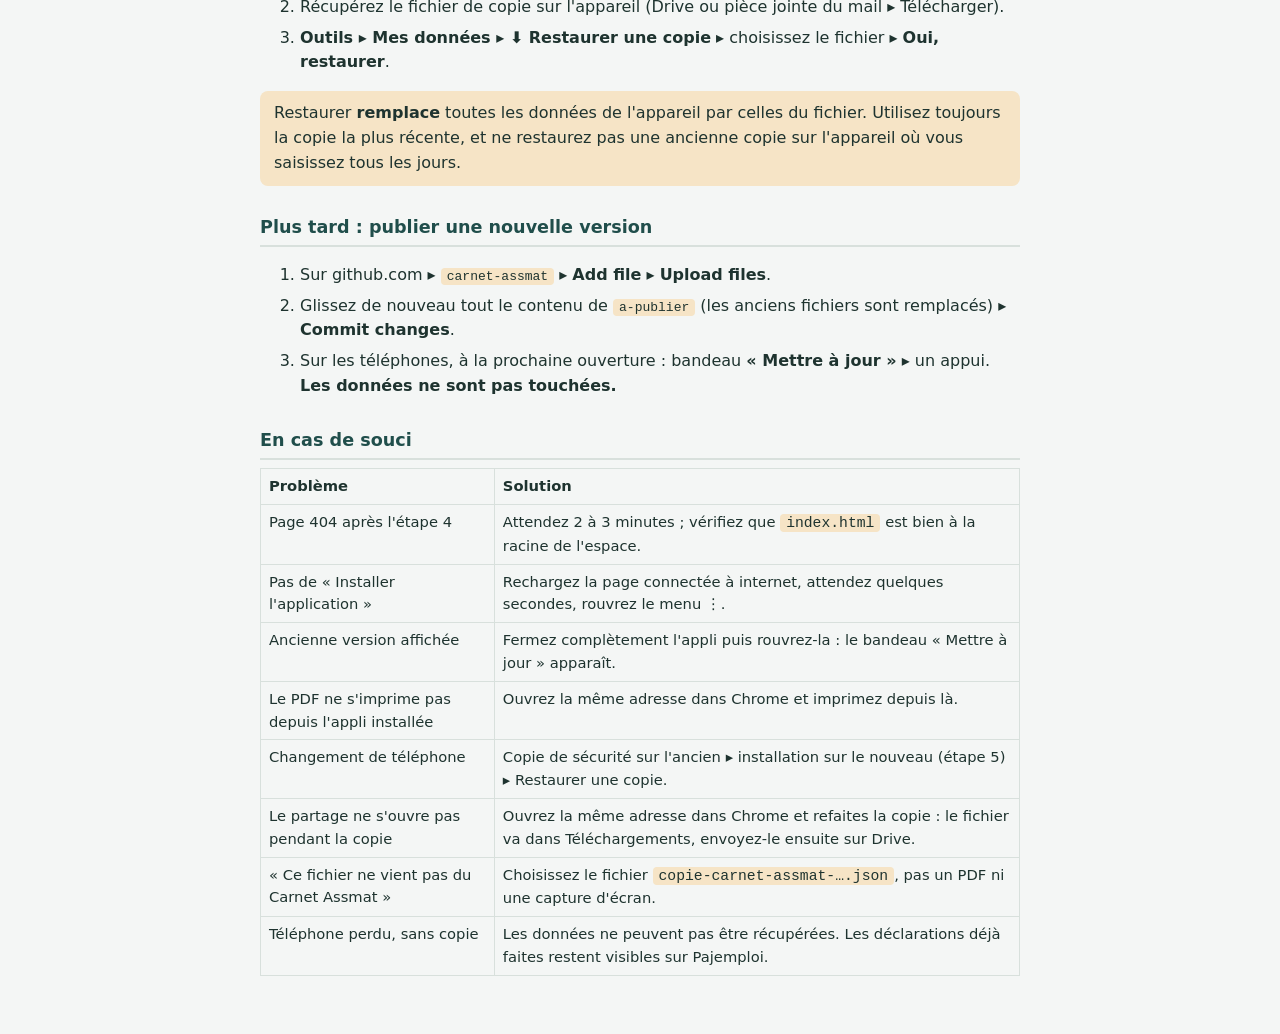
==== commit 68175ef9: "Carnet Assmat 3.14.0 (2/2) : cache hors ligne et guide" ====
--- a/GUIDE-MISE-EN-LIGNE.html
+++ b/GUIDE-MISE-EN-LIGNE.html
@@ -19,7 +19,7 @@
 </head>
 <body>
 <h1>Carnet Assmat — mise en ligne et installation</h1>
-<p class="sub">Version 3.13.0 · environ 15 minutes · à faire une seule fois. Imprimez ce guide (Ctrl + P) pour l'avoir à côté de vous.</p>
+<p class="sub">Version 3.14.0 · environ 15 minutes · à faire une seule fois. Imprimez ce guide (Ctrl + P) pour l'avoir à côté de vous.</p>
 
 <div class="box"><b>Les fichiers prêts à l'emploi</b> sont dans <code>Téléchargements\Assmat\a-publier</code> : 6 fichiers et 2 dossiers (<code>js</code> avec 9 fichiers, <code>icons</code> avec 3 images). Ne modifiez rien dedans.</div>
 
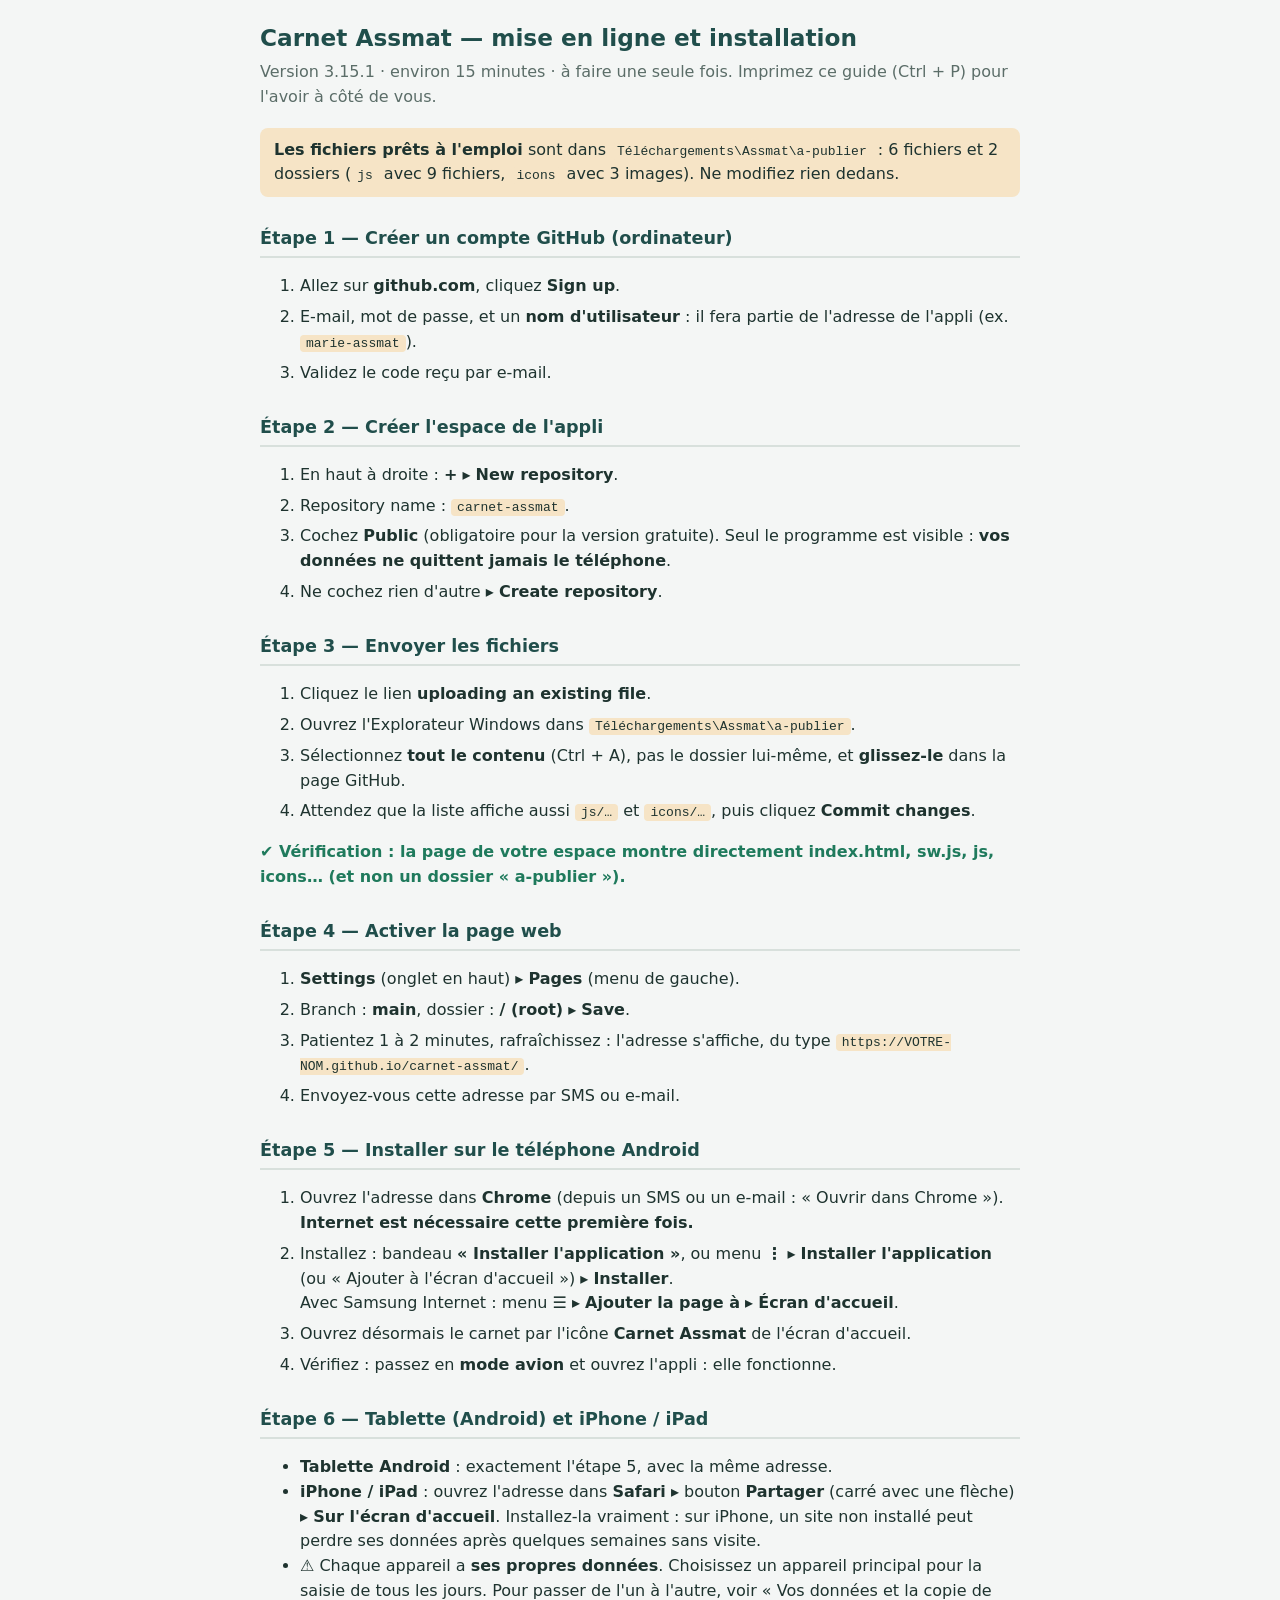
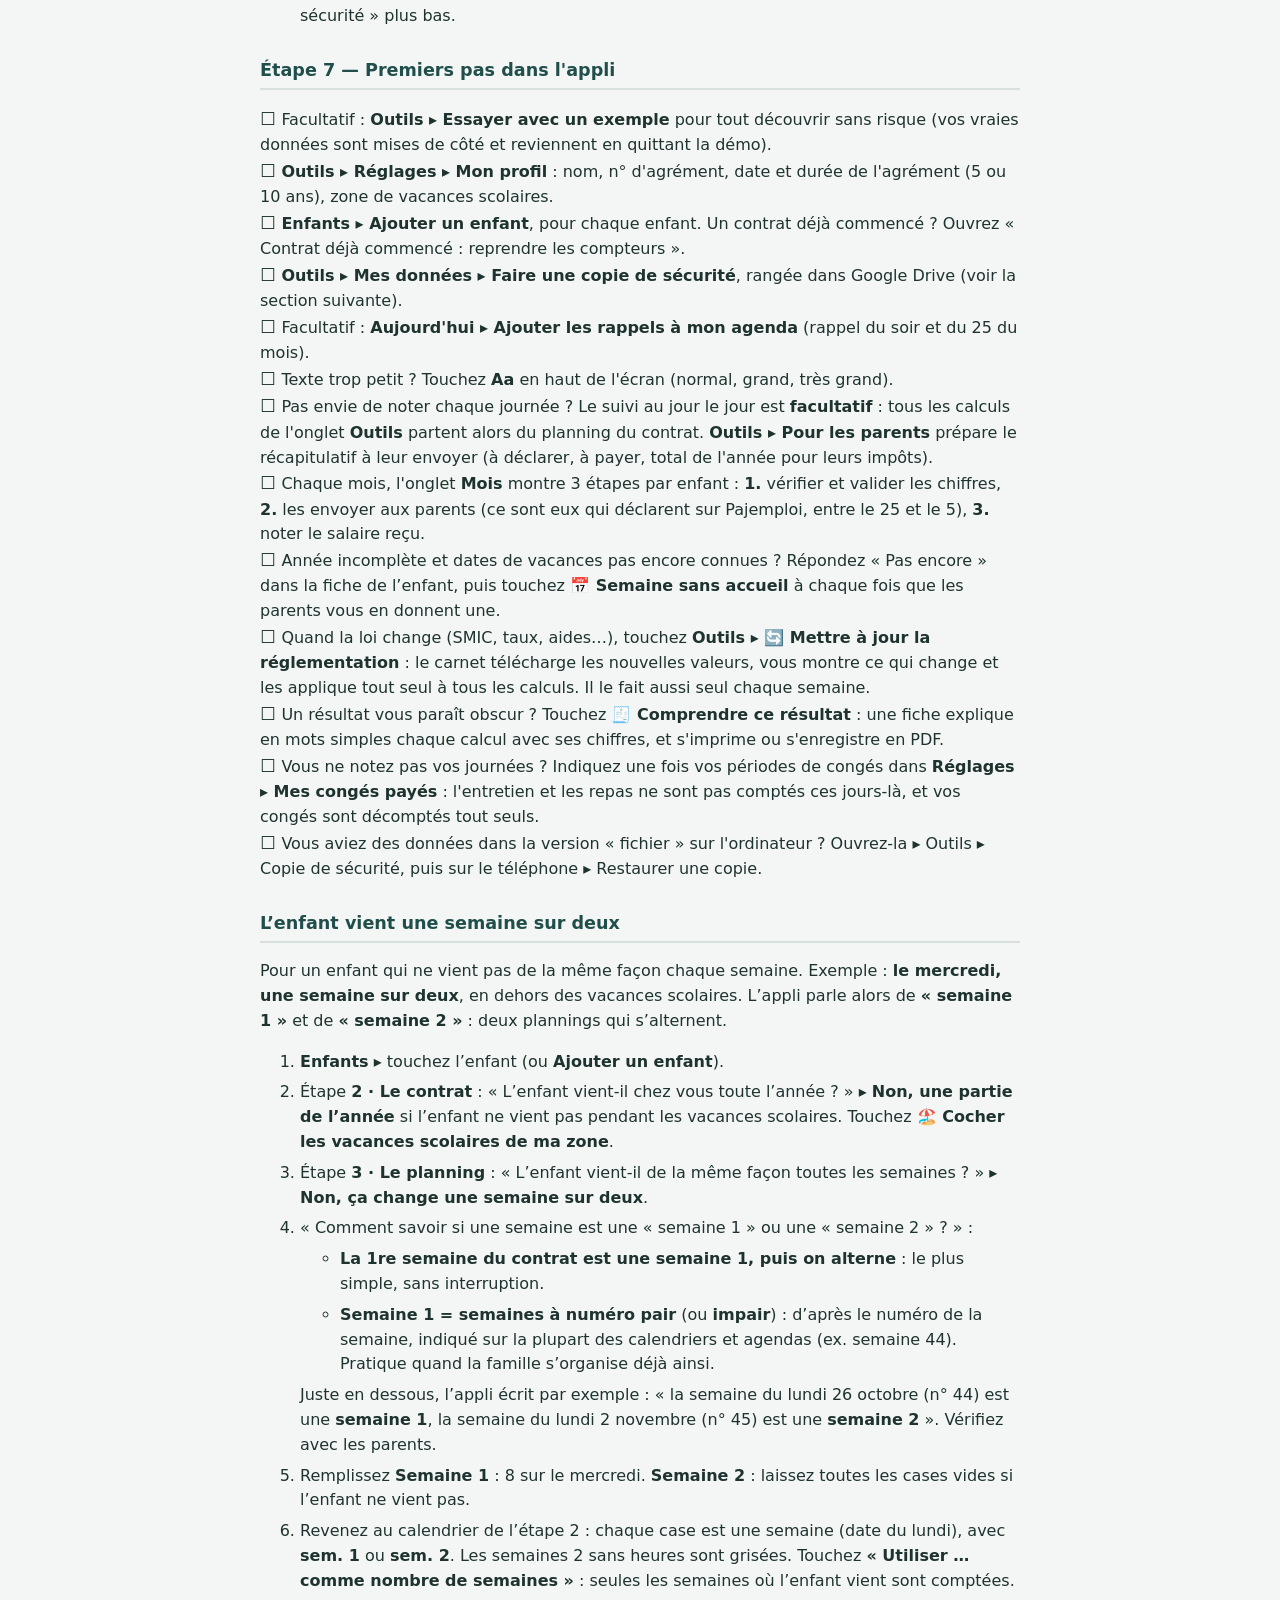
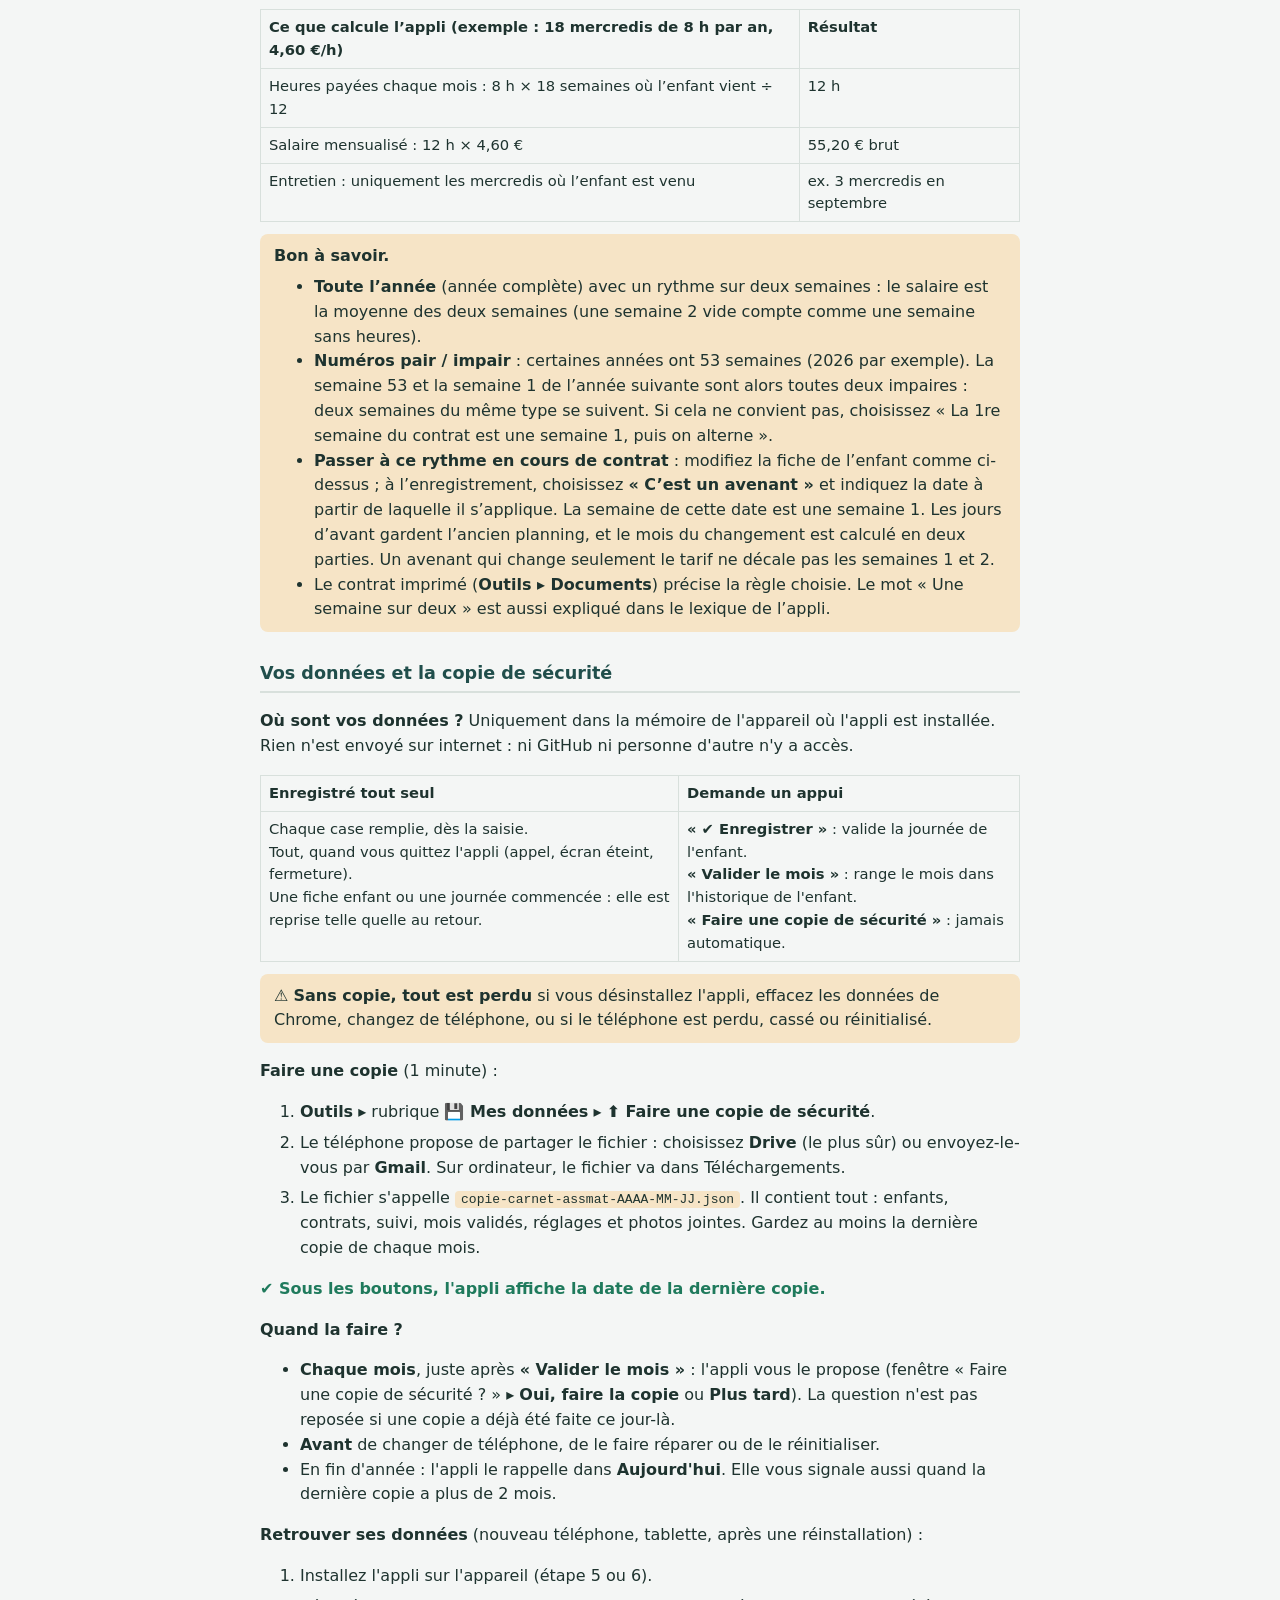
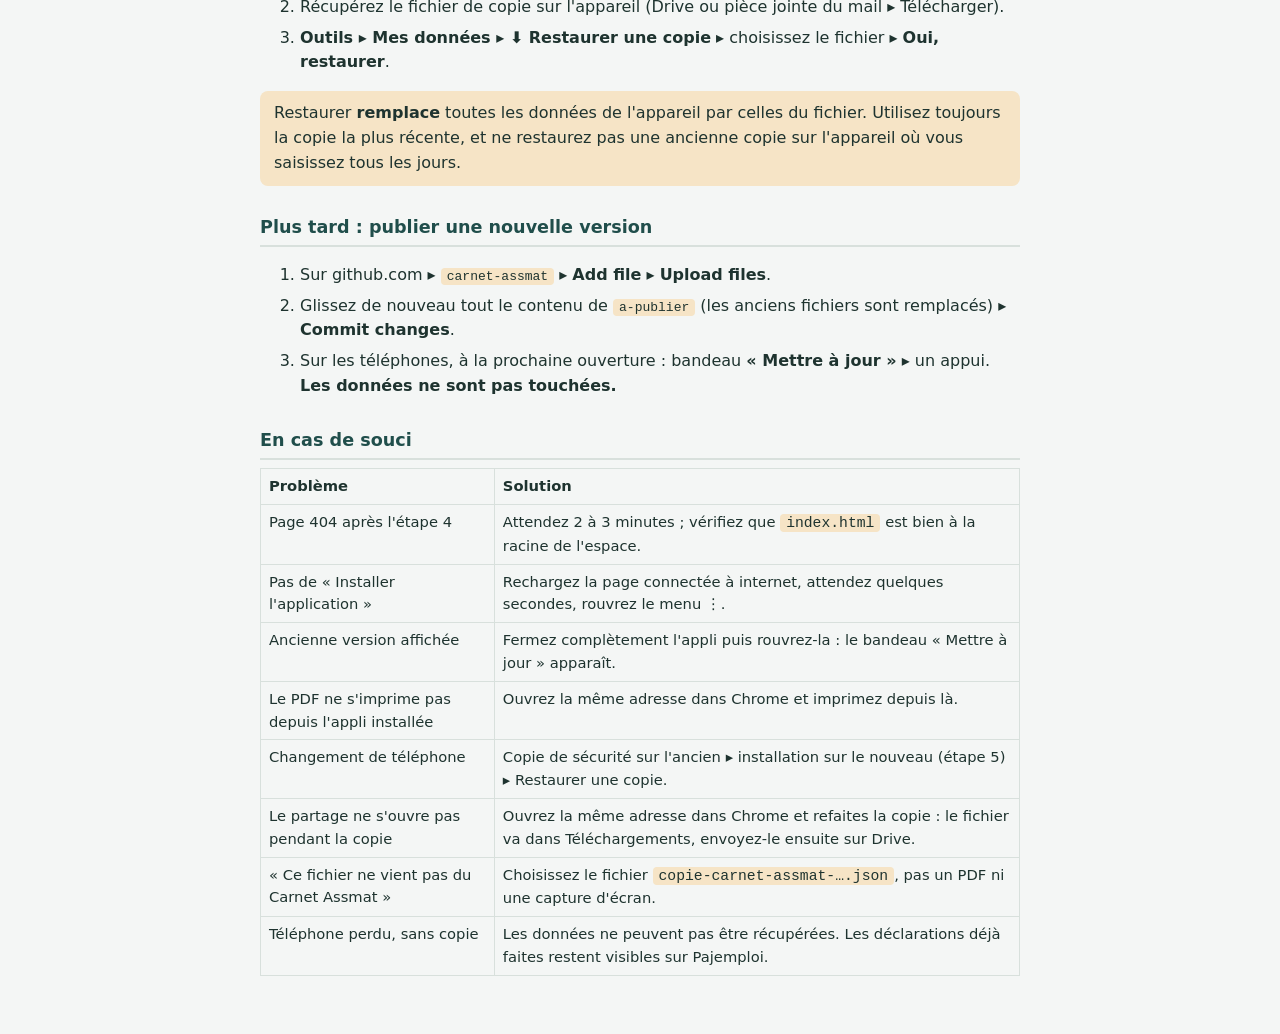
==== commit 4c525bae: "Carnet Assmat 3.15.1 (2/2) : écran Se former, mise en page, cache hors ligne et guide" ====
--- a/GUIDE-MISE-EN-LIGNE.html
+++ b/GUIDE-MISE-EN-LIGNE.html
@@ -19,7 +19,7 @@
 </head>
 <body>
 <h1>Carnet Assmat — mise en ligne et installation</h1>
-<p class="sub">Version 3.14.0 · environ 15 minutes · à faire une seule fois. Imprimez ce guide (Ctrl + P) pour l'avoir à côté de vous.</p>
+<p class="sub">Version 3.15.1 · environ 15 minutes · à faire une seule fois. Imprimez ce guide (Ctrl + P) pour l'avoir à côté de vous.</p>
 
 <div class="box"><b>Les fichiers prêts à l'emploi</b> sont dans <code>Téléchargements\Assmat\a-publier</code> : 6 fichiers et 2 dossiers (<code>js</code> avec 9 fichiers, <code>icons</code> avec 3 images). Ne modifiez rien dedans.</div>
 
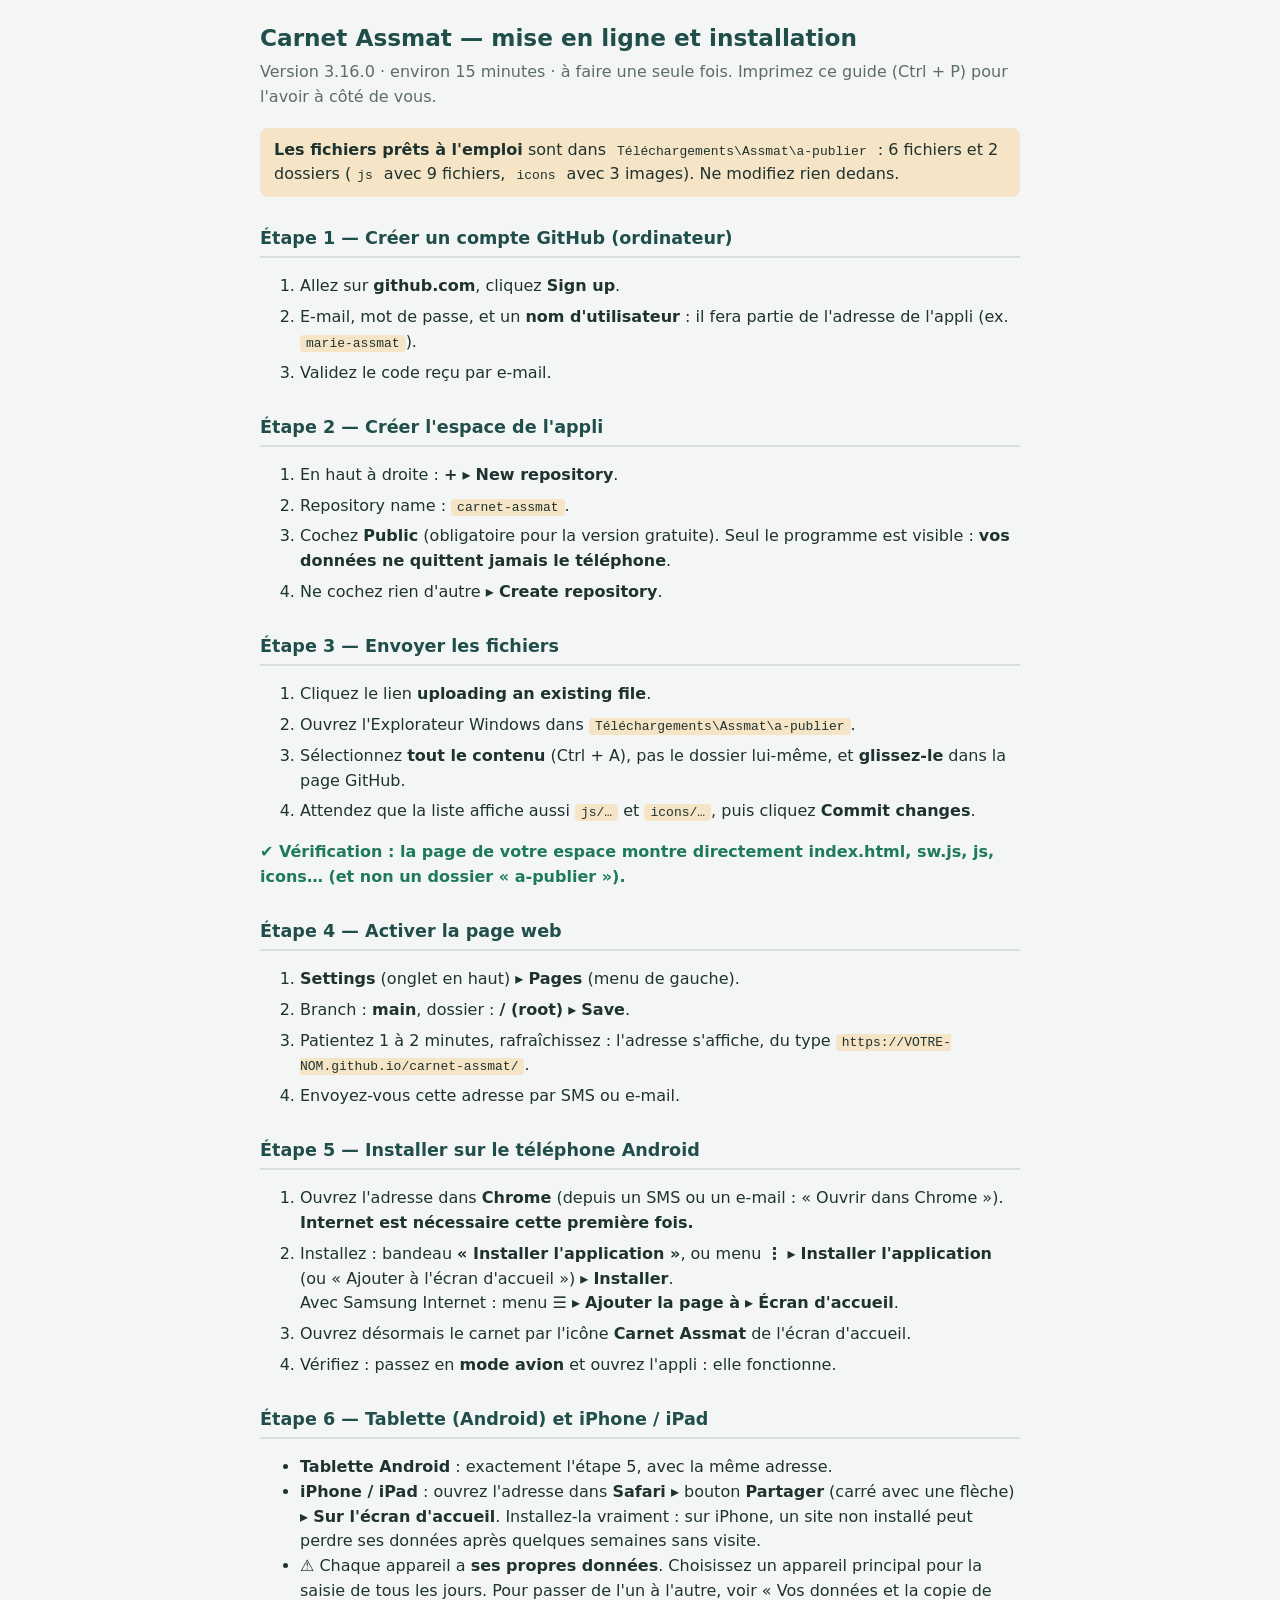
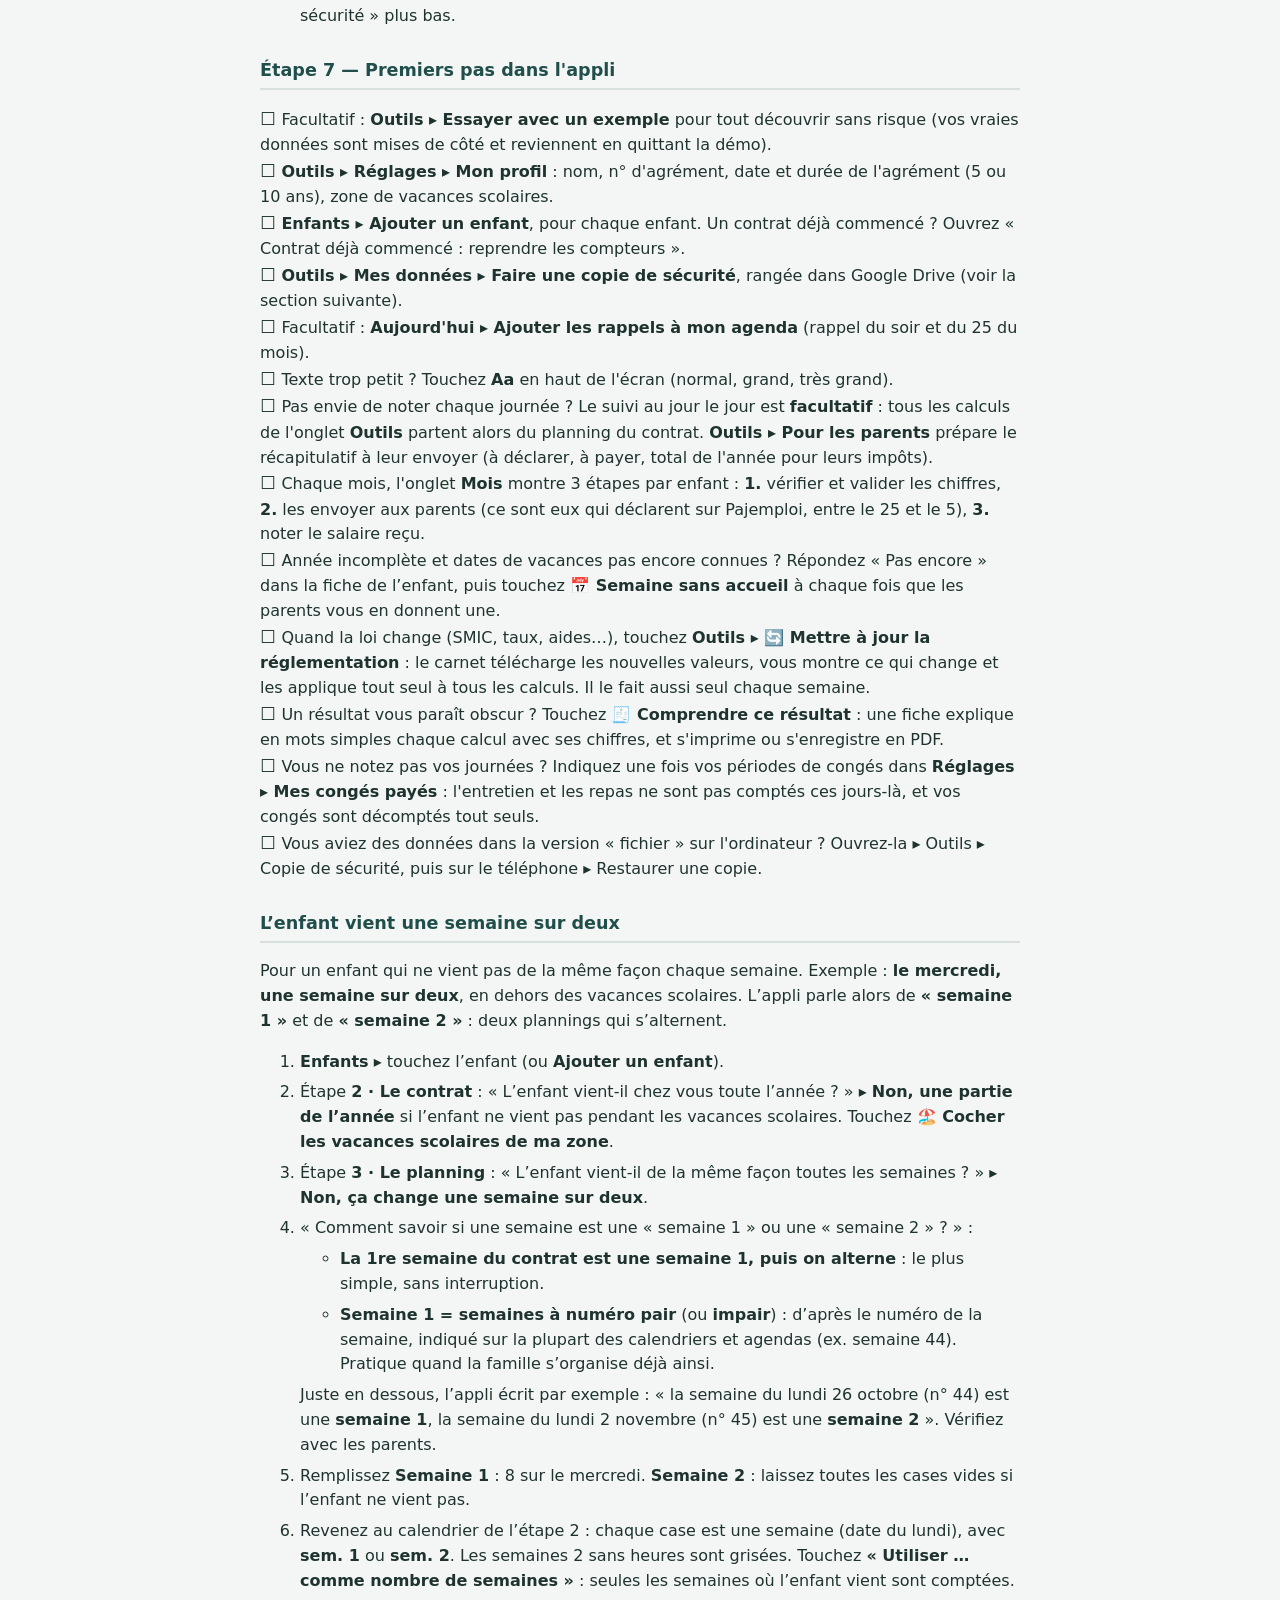
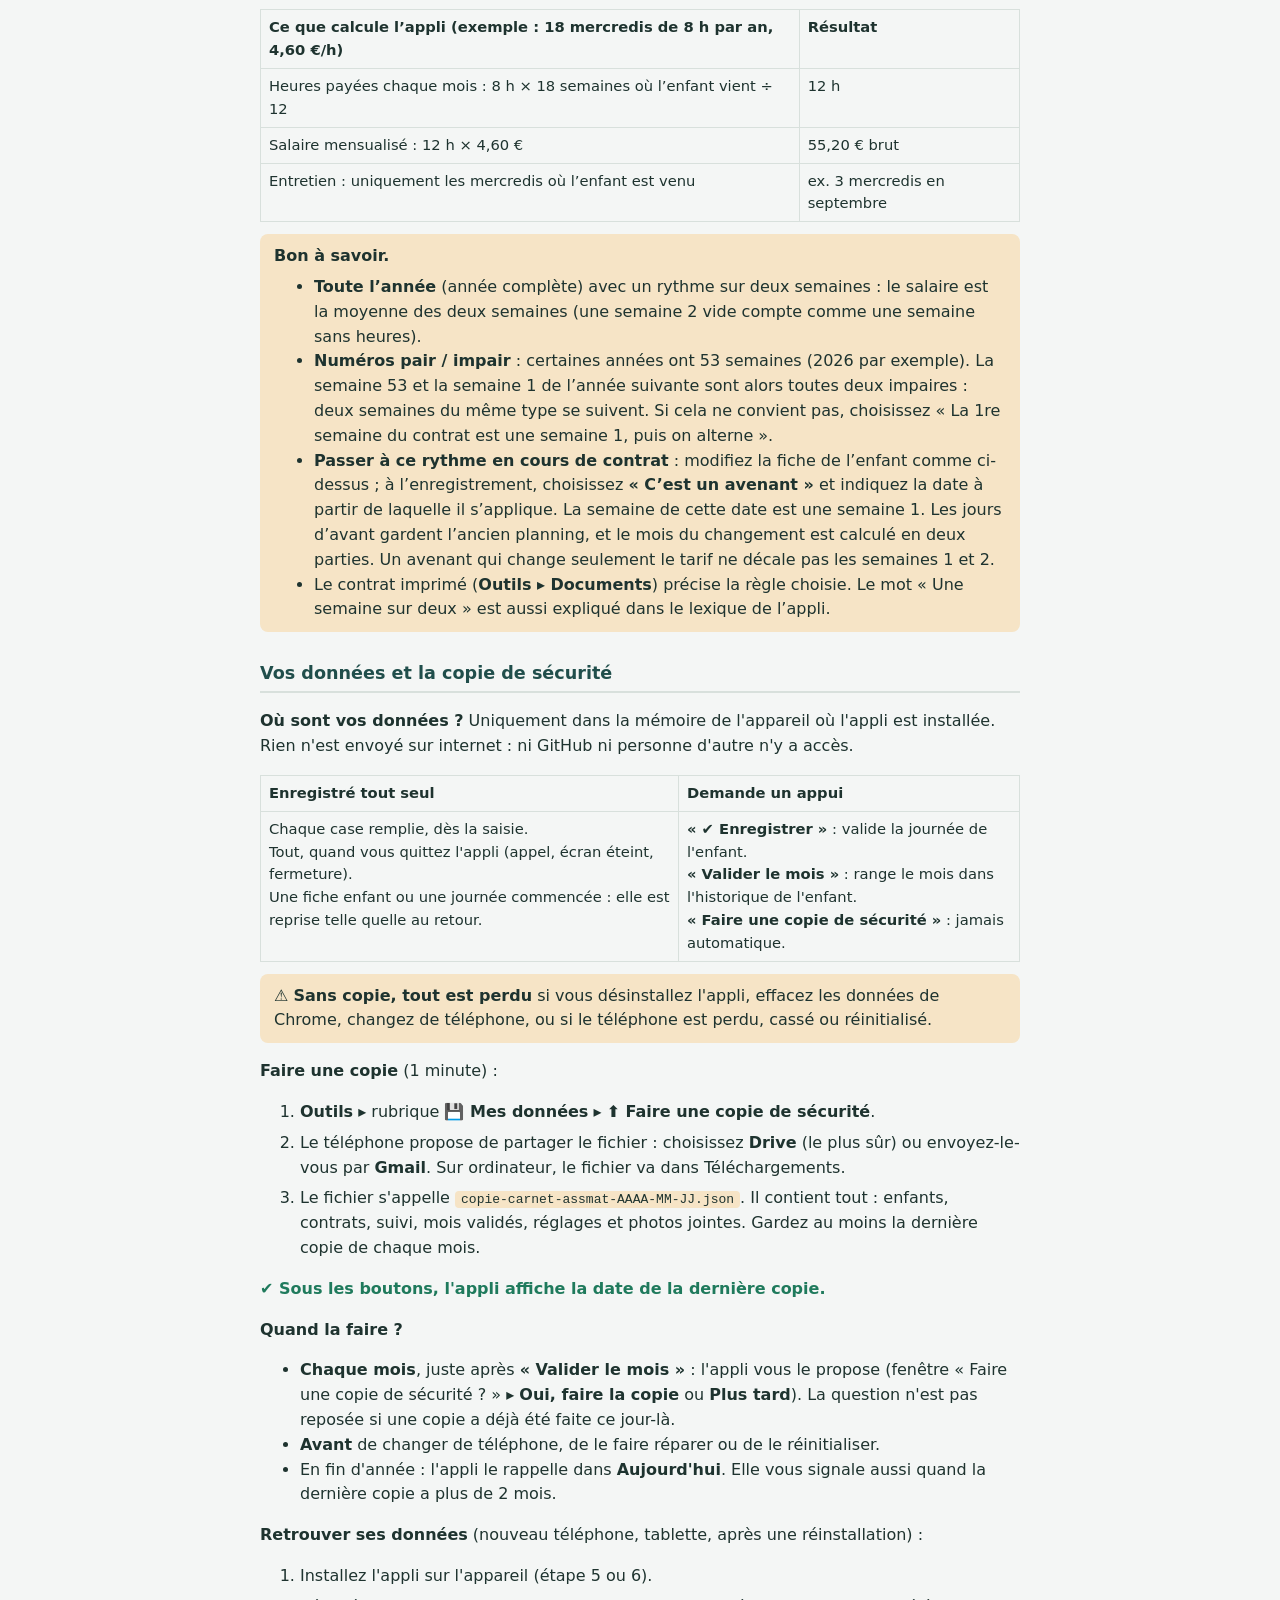
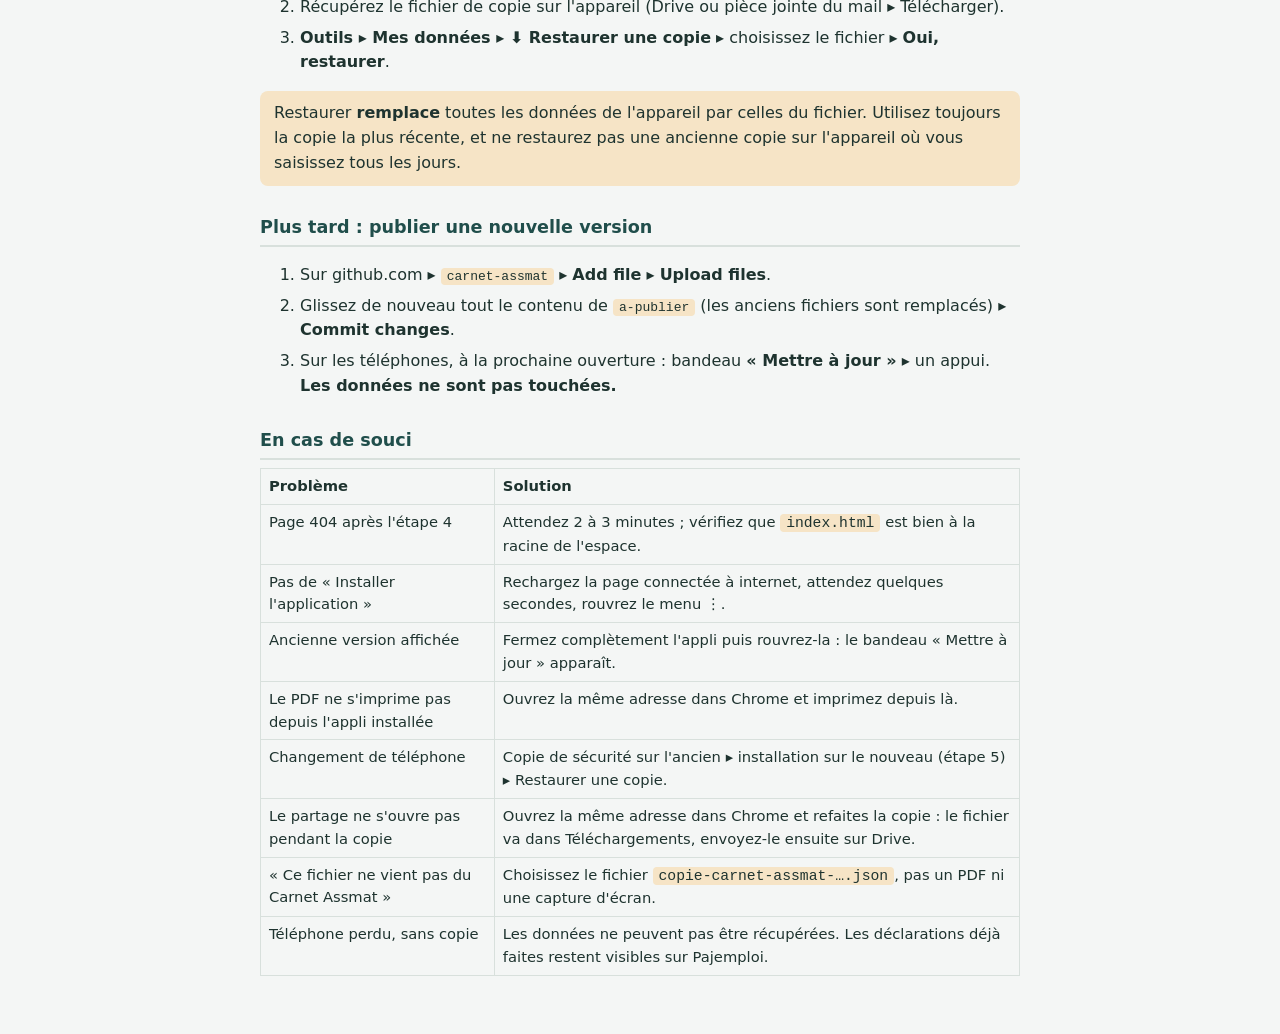
==== commit 641dc15e: "Carnet Assmat 3.16.0 (2/2) : écrans, cache hors ligne et guide" ====
--- a/GUIDE-MISE-EN-LIGNE.html
+++ b/GUIDE-MISE-EN-LIGNE.html
@@ -19,7 +19,7 @@
 </head>
 <body>
 <h1>Carnet Assmat — mise en ligne et installation</h1>
-<p class="sub">Version 3.15.1 · environ 15 minutes · à faire une seule fois. Imprimez ce guide (Ctrl + P) pour l'avoir à côté de vous.</p>
+<p class="sub">Version 3.16.0 · environ 15 minutes · à faire une seule fois. Imprimez ce guide (Ctrl + P) pour l'avoir à côté de vous.</p>
 
 <div class="box"><b>Les fichiers prêts à l'emploi</b> sont dans <code>Téléchargements\Assmat\a-publier</code> : 6 fichiers et 2 dossiers (<code>js</code> avec 9 fichiers, <code>icons</code> avec 3 images). Ne modifiez rien dedans.</div>
 
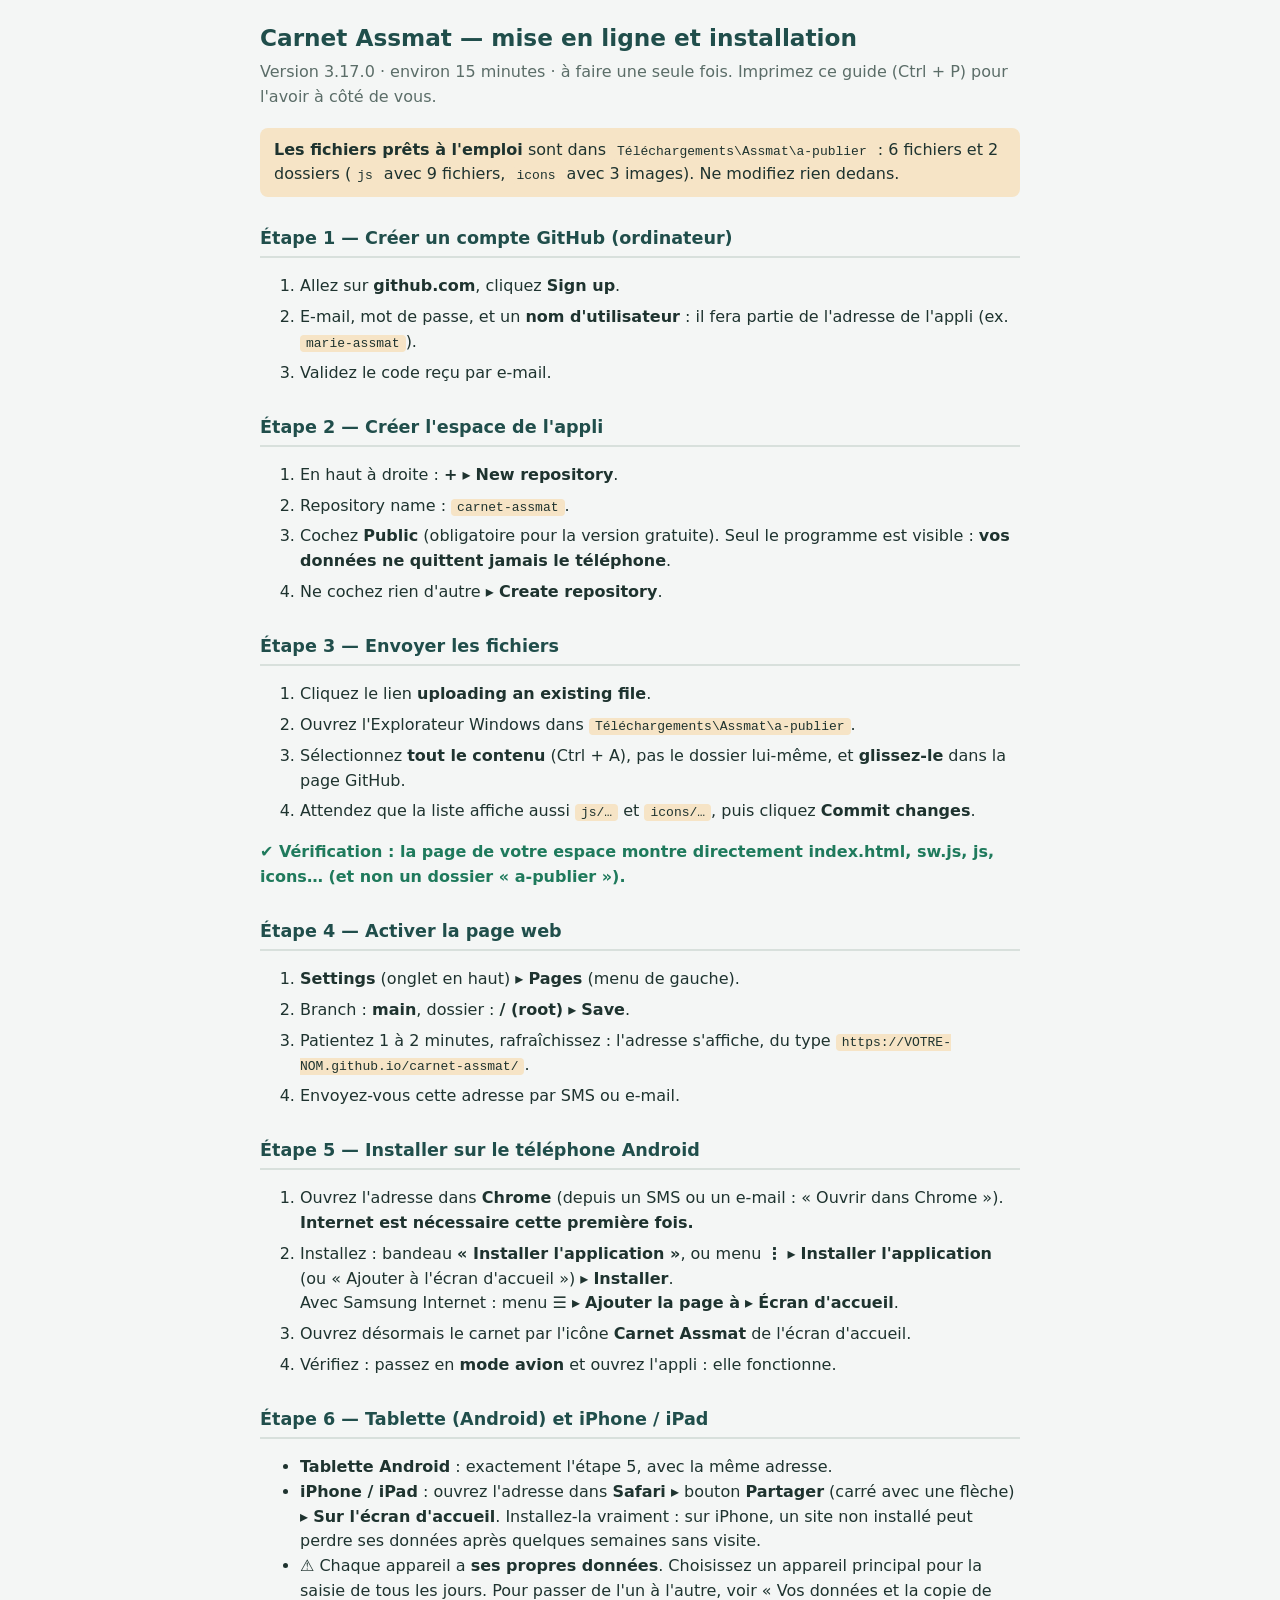
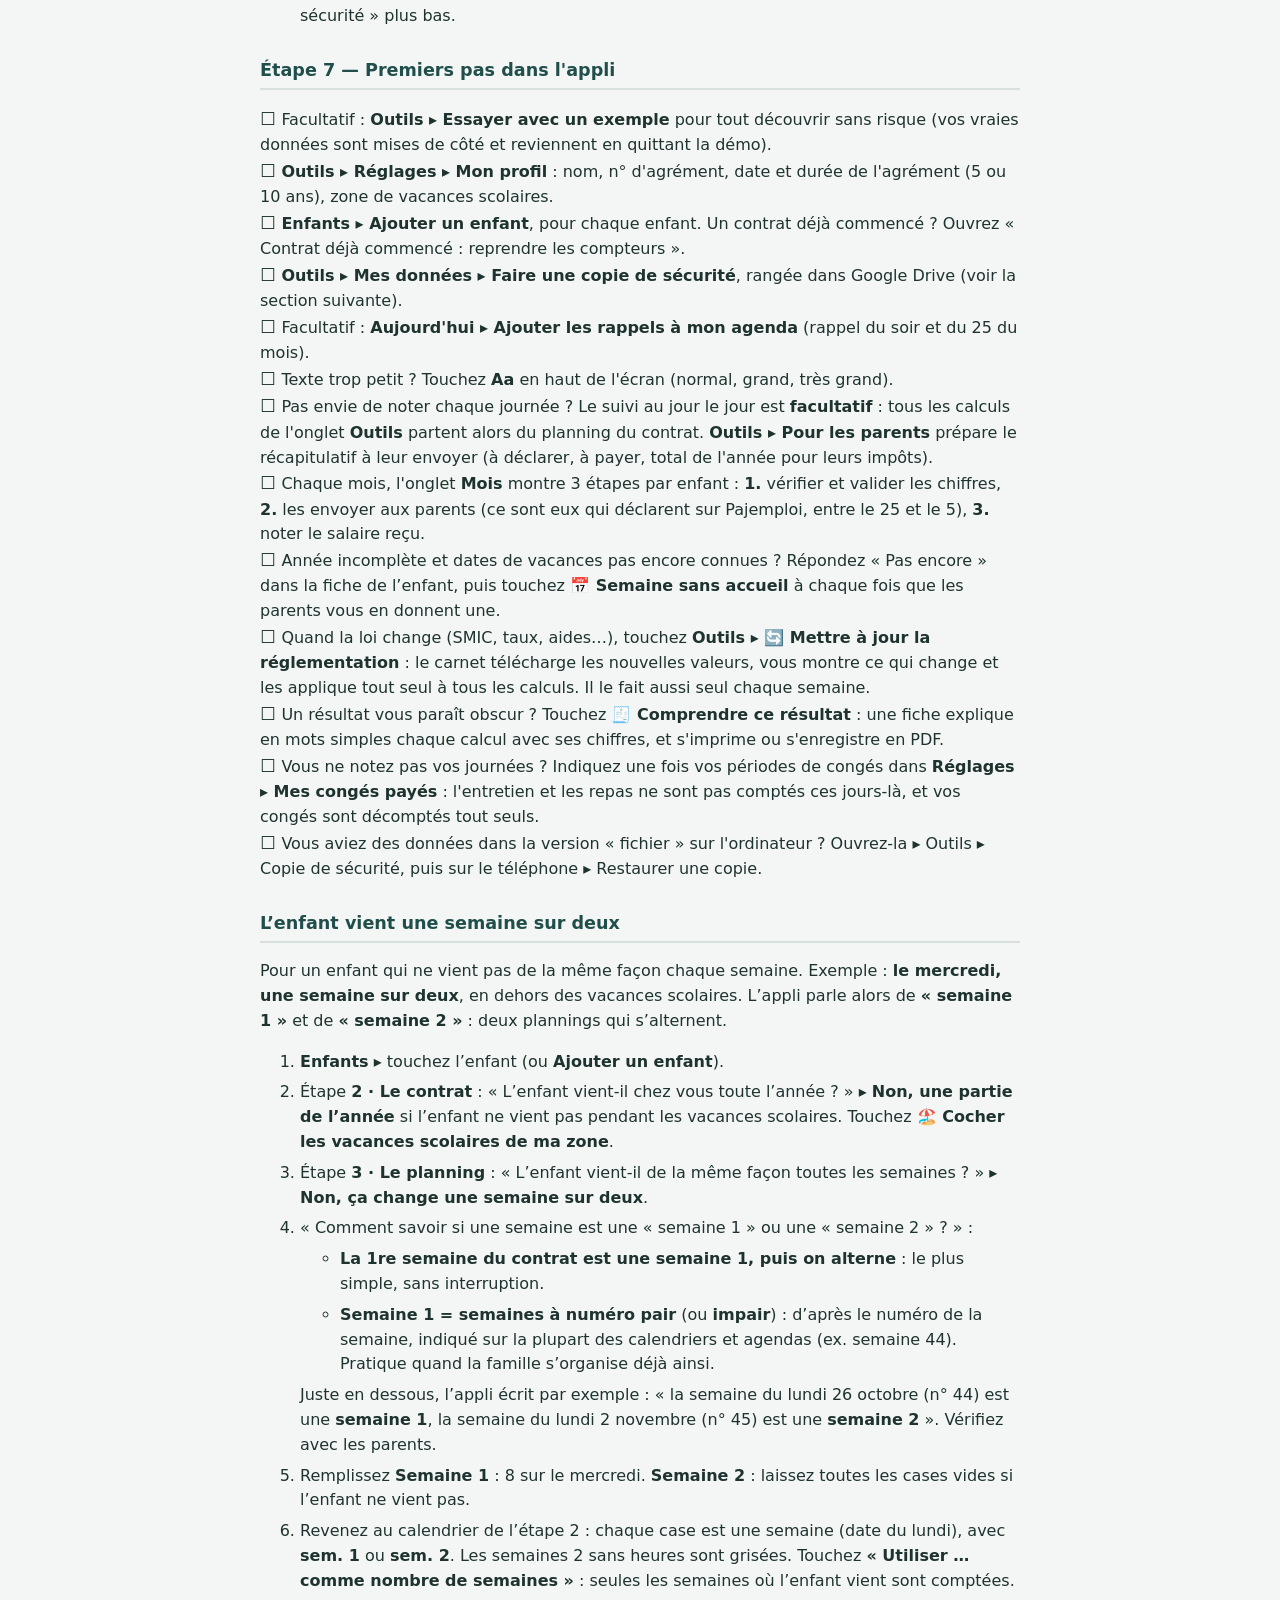
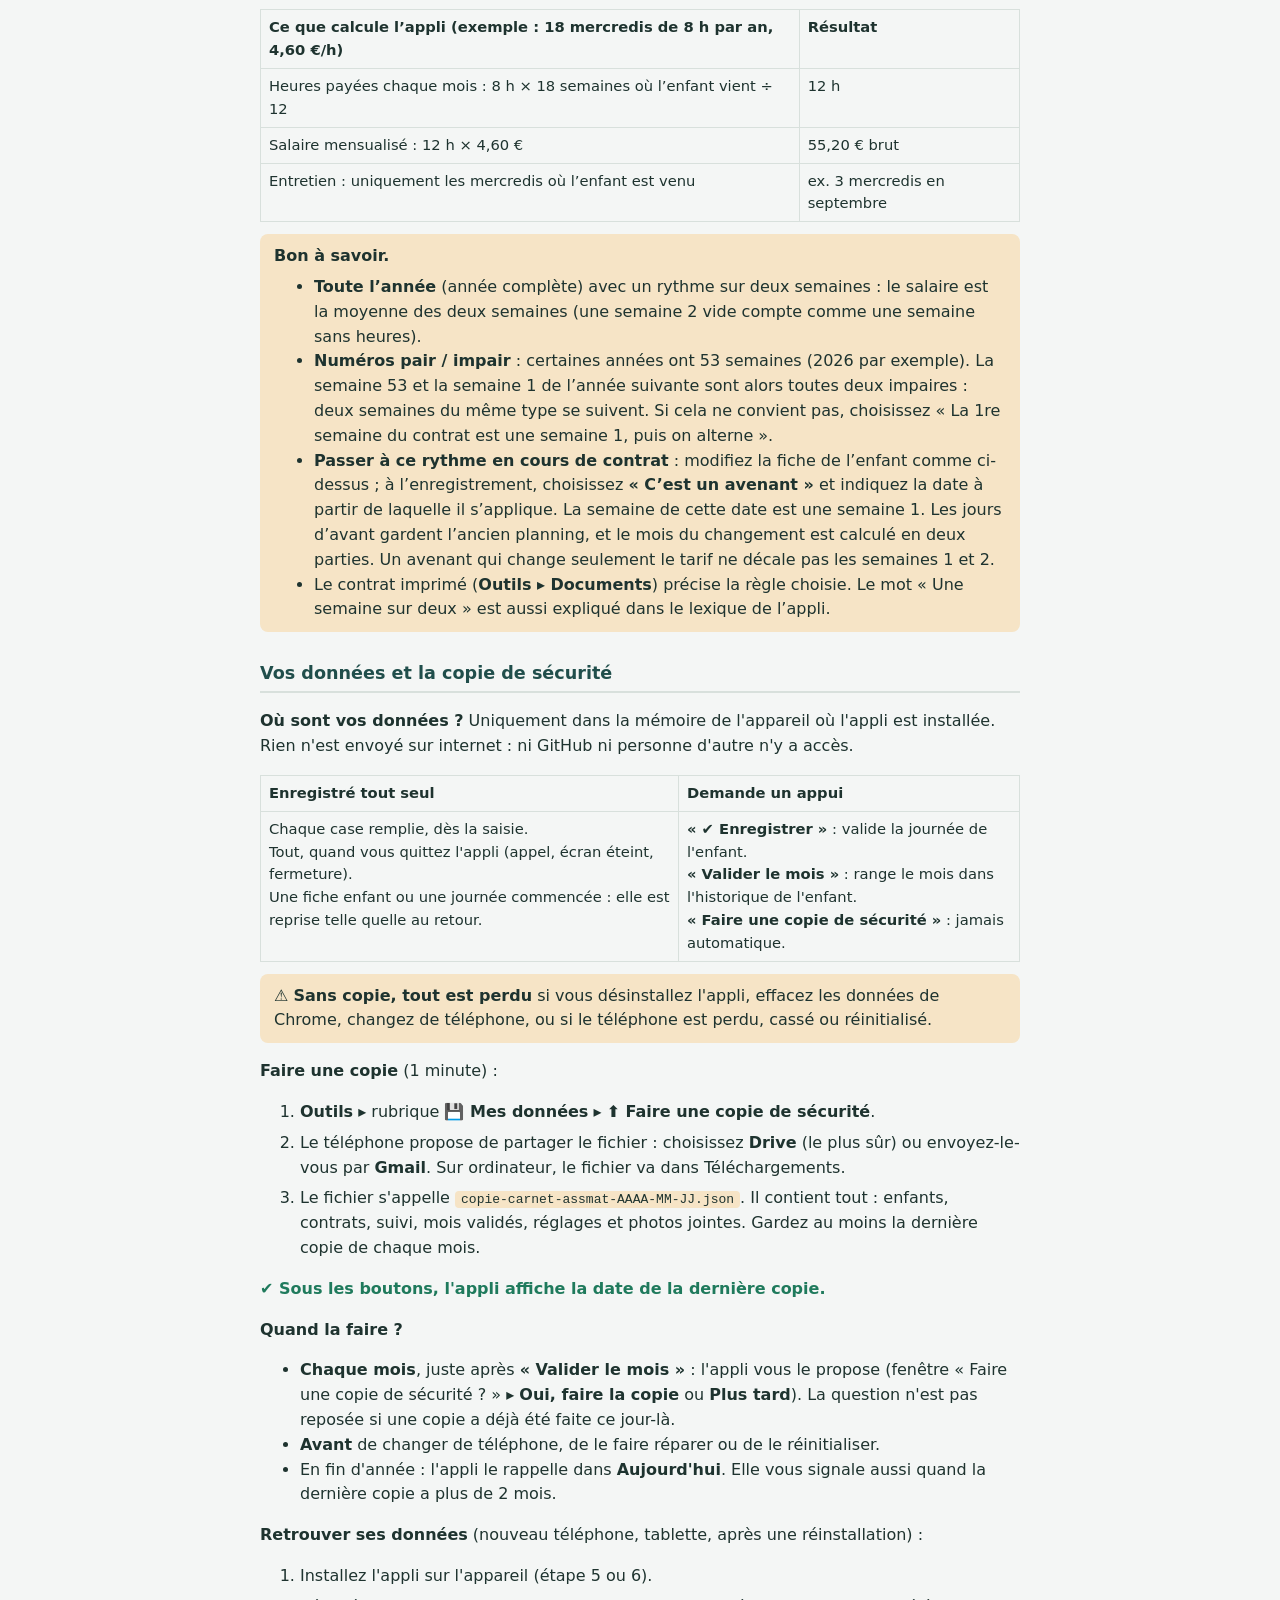
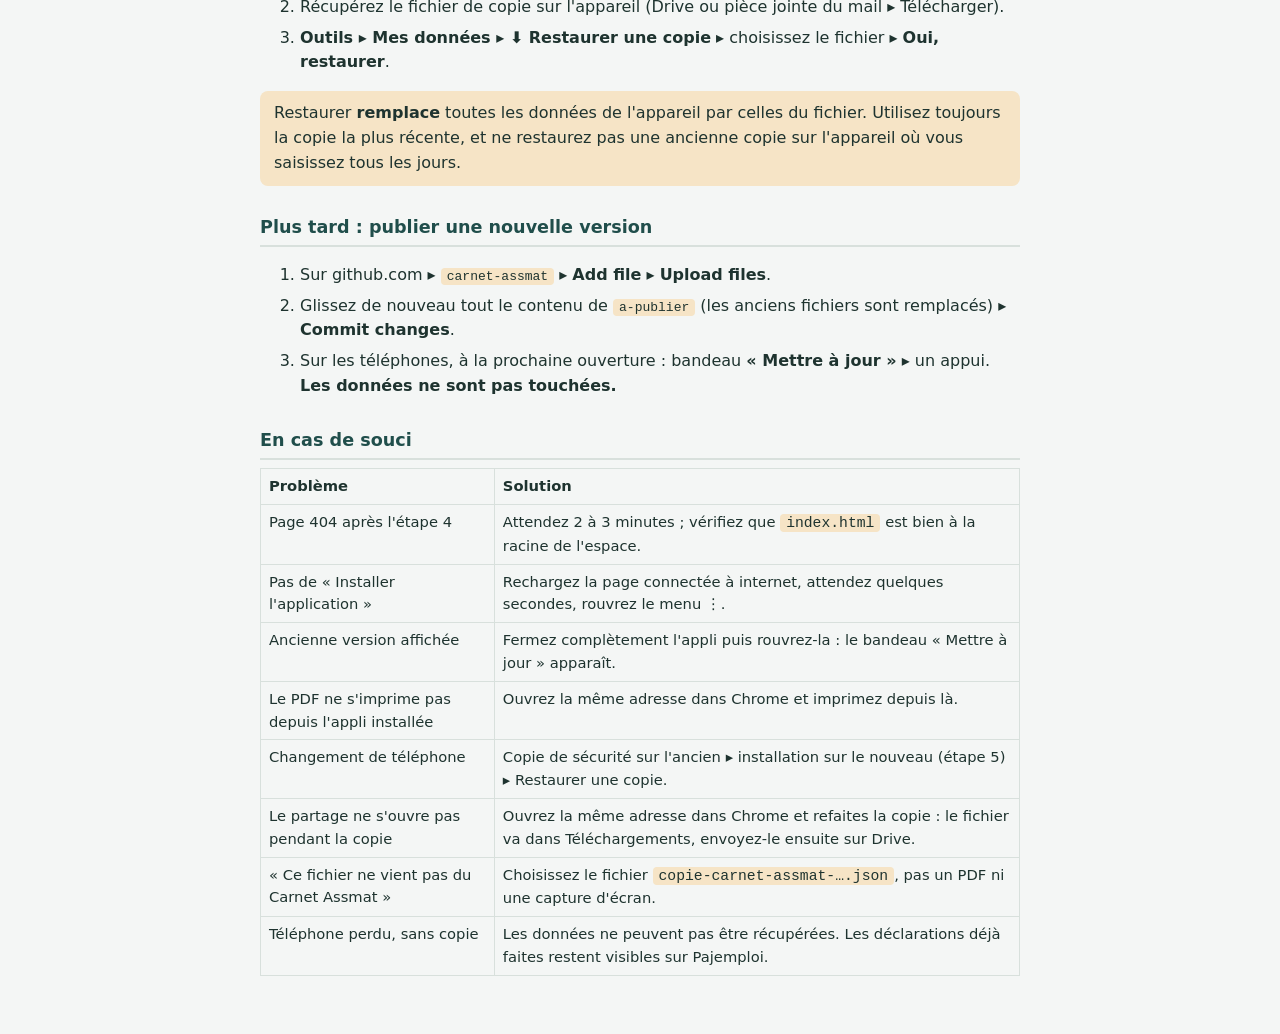
==== commit 8aac9e9b: "Carnet Assmat 3.17.0 (2/2) : question Pajemploi+, écran parents, cache hors ligne et guide" ====
--- a/GUIDE-MISE-EN-LIGNE.html
+++ b/GUIDE-MISE-EN-LIGNE.html
@@ -19,7 +19,7 @@
 </head>
 <body>
 <h1>Carnet Assmat — mise en ligne et installation</h1>
-<p class="sub">Version 3.16.0 · environ 15 minutes · à faire une seule fois. Imprimez ce guide (Ctrl + P) pour l'avoir à côté de vous.</p>
+<p class="sub">Version 3.17.0 · environ 15 minutes · à faire une seule fois. Imprimez ce guide (Ctrl + P) pour l'avoir à côté de vous.</p>
 
 <div class="box"><b>Les fichiers prêts à l'emploi</b> sont dans <code>Téléchargements\Assmat\a-publier</code> : 6 fichiers et 2 dossiers (<code>js</code> avec 9 fichiers, <code>icons</code> avec 3 images). Ne modifiez rien dedans.</div>
 
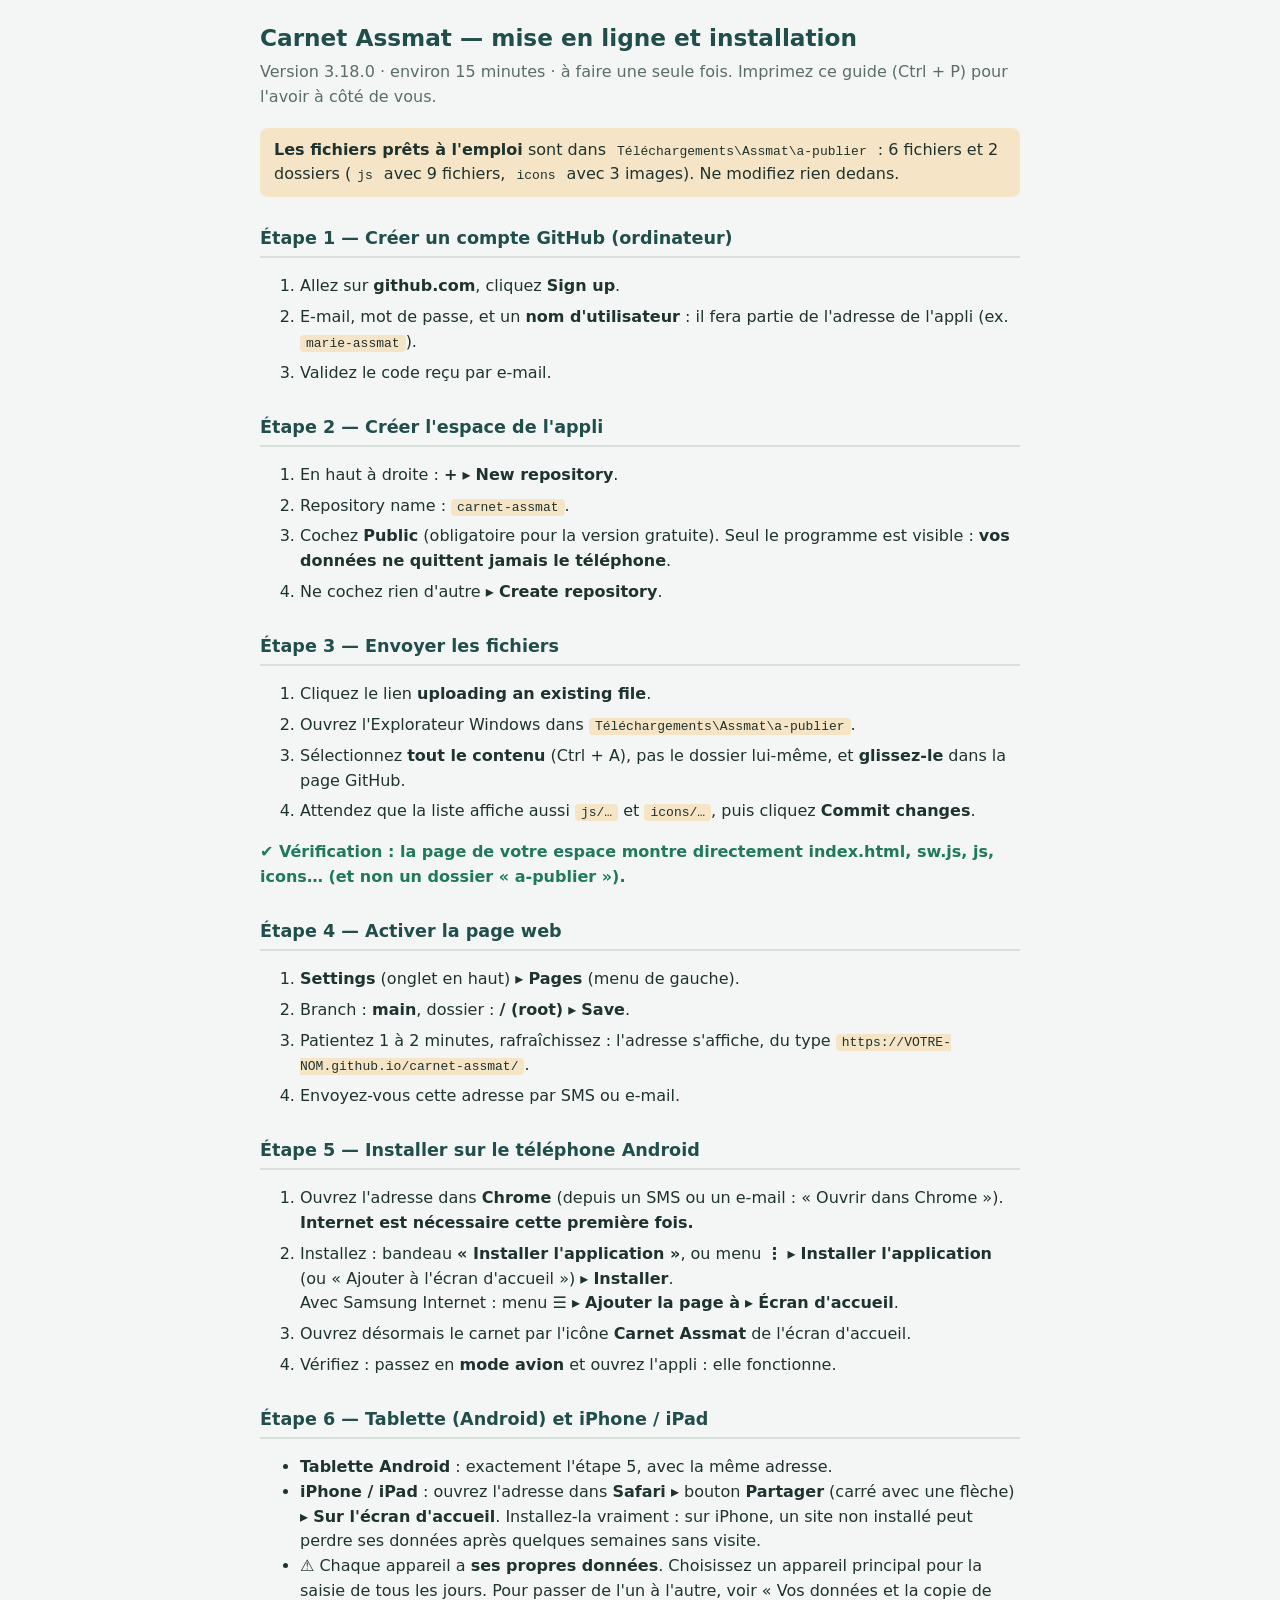
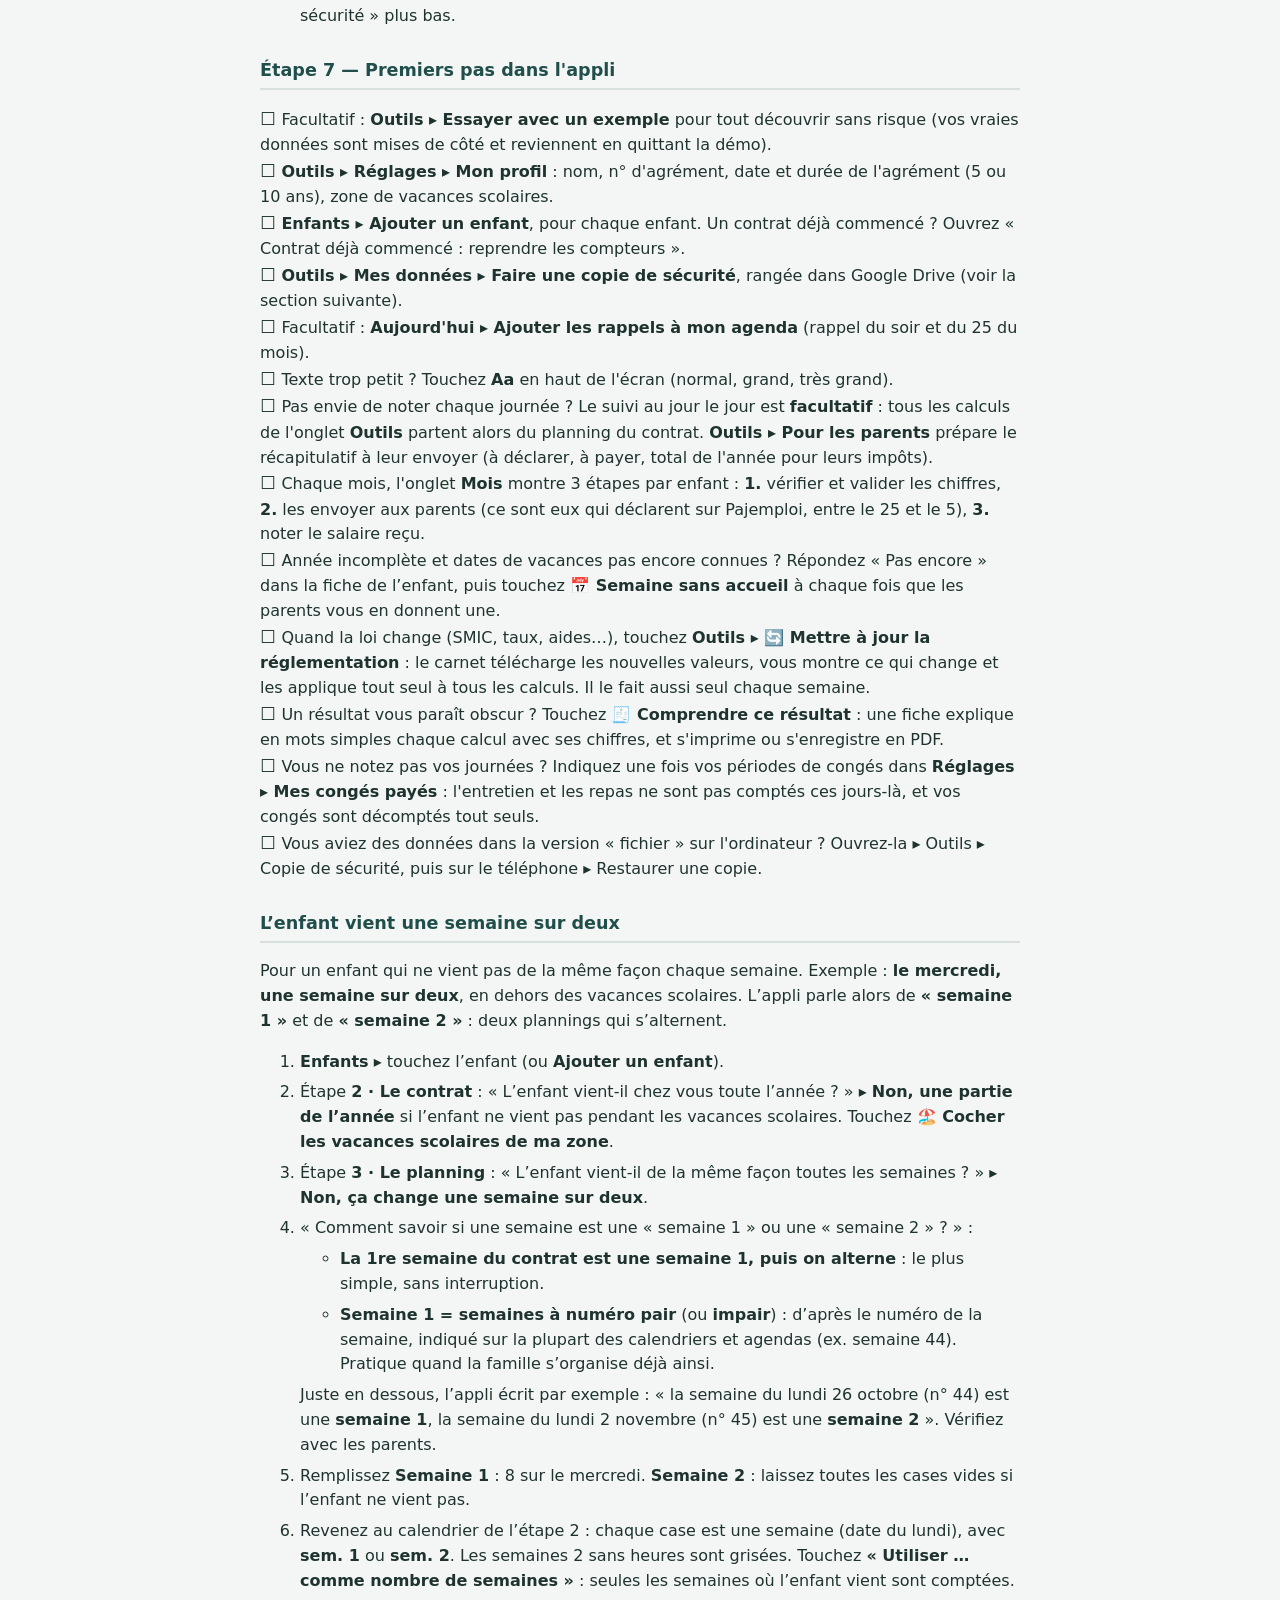
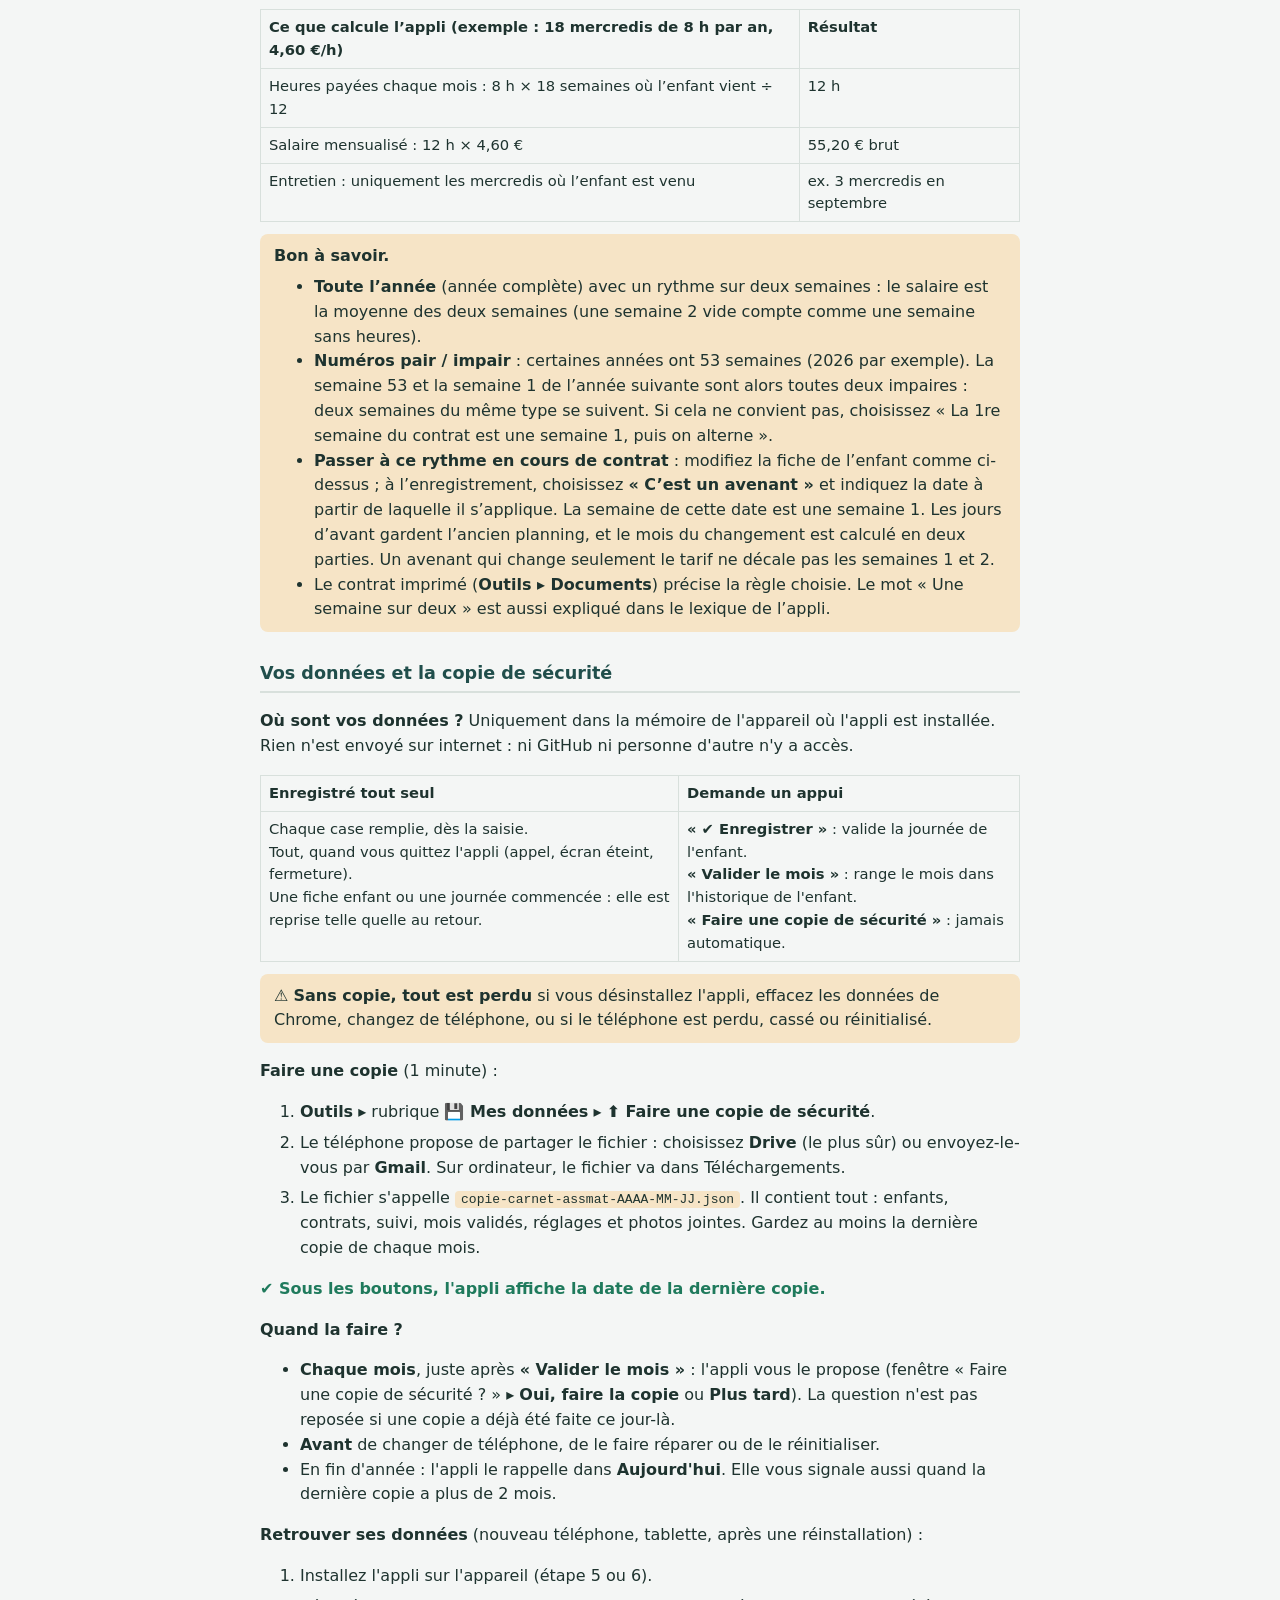
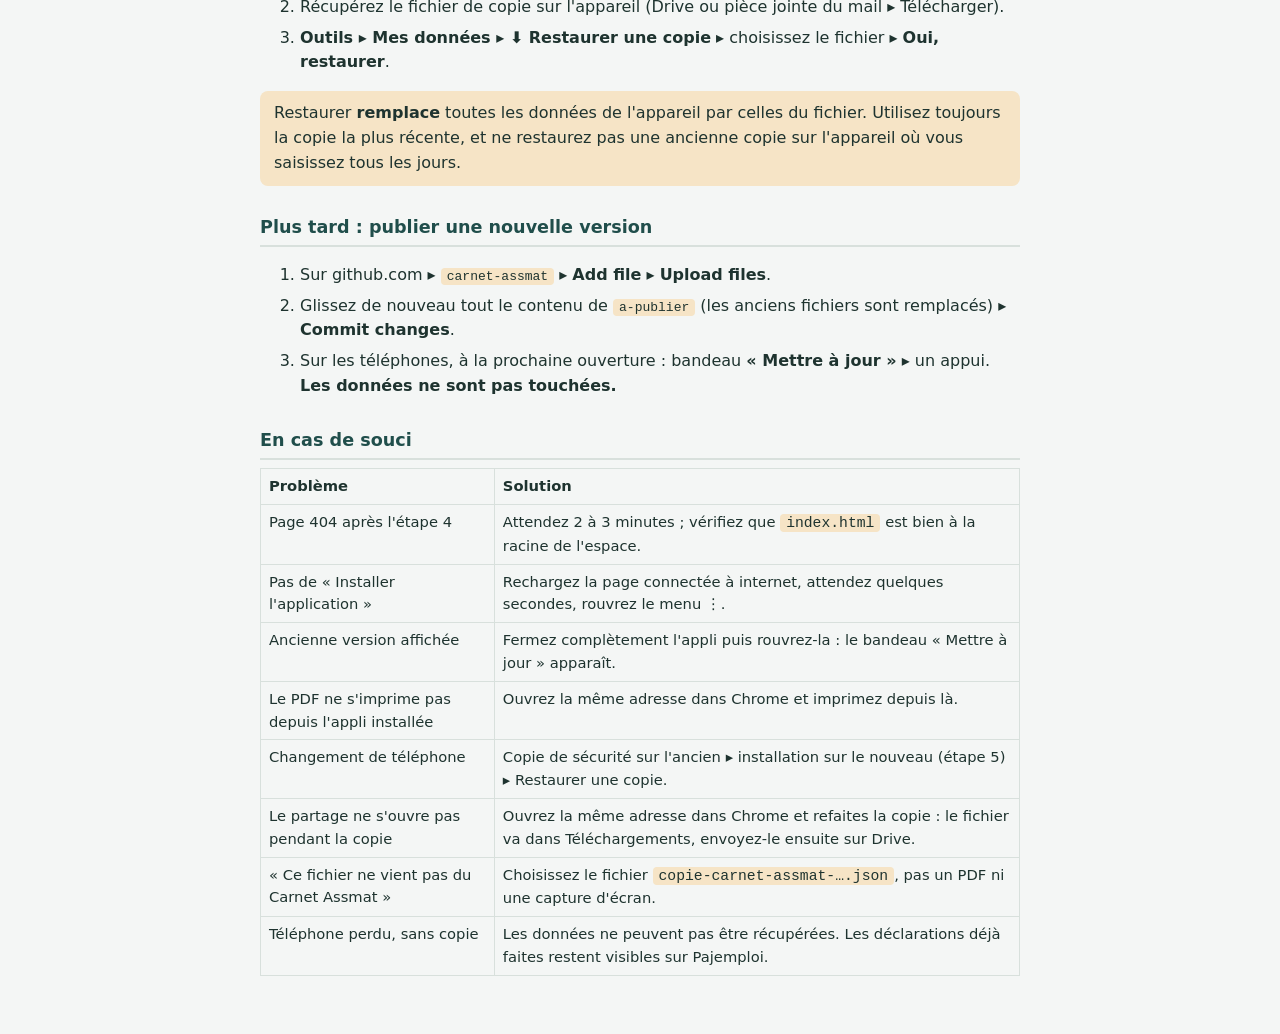
==== commit 45f6f6d6: "Carnet Assmat 3.18.0 (2/2) : jours d’absence à cocher, cache hors ligne et guide" ====
--- a/GUIDE-MISE-EN-LIGNE.html
+++ b/GUIDE-MISE-EN-LIGNE.html
@@ -19,7 +19,7 @@
 </head>
 <body>
 <h1>Carnet Assmat — mise en ligne et installation</h1>
-<p class="sub">Version 3.17.0 · environ 15 minutes · à faire une seule fois. Imprimez ce guide (Ctrl + P) pour l'avoir à côté de vous.</p>
+<p class="sub">Version 3.18.0 · environ 15 minutes · à faire une seule fois. Imprimez ce guide (Ctrl + P) pour l'avoir à côté de vous.</p>
 
 <div class="box"><b>Les fichiers prêts à l'emploi</b> sont dans <code>Téléchargements\Assmat\a-publier</code> : 6 fichiers et 2 dossiers (<code>js</code> avec 9 fichiers, <code>icons</code> avec 3 images). Ne modifiez rien dedans.</div>
 
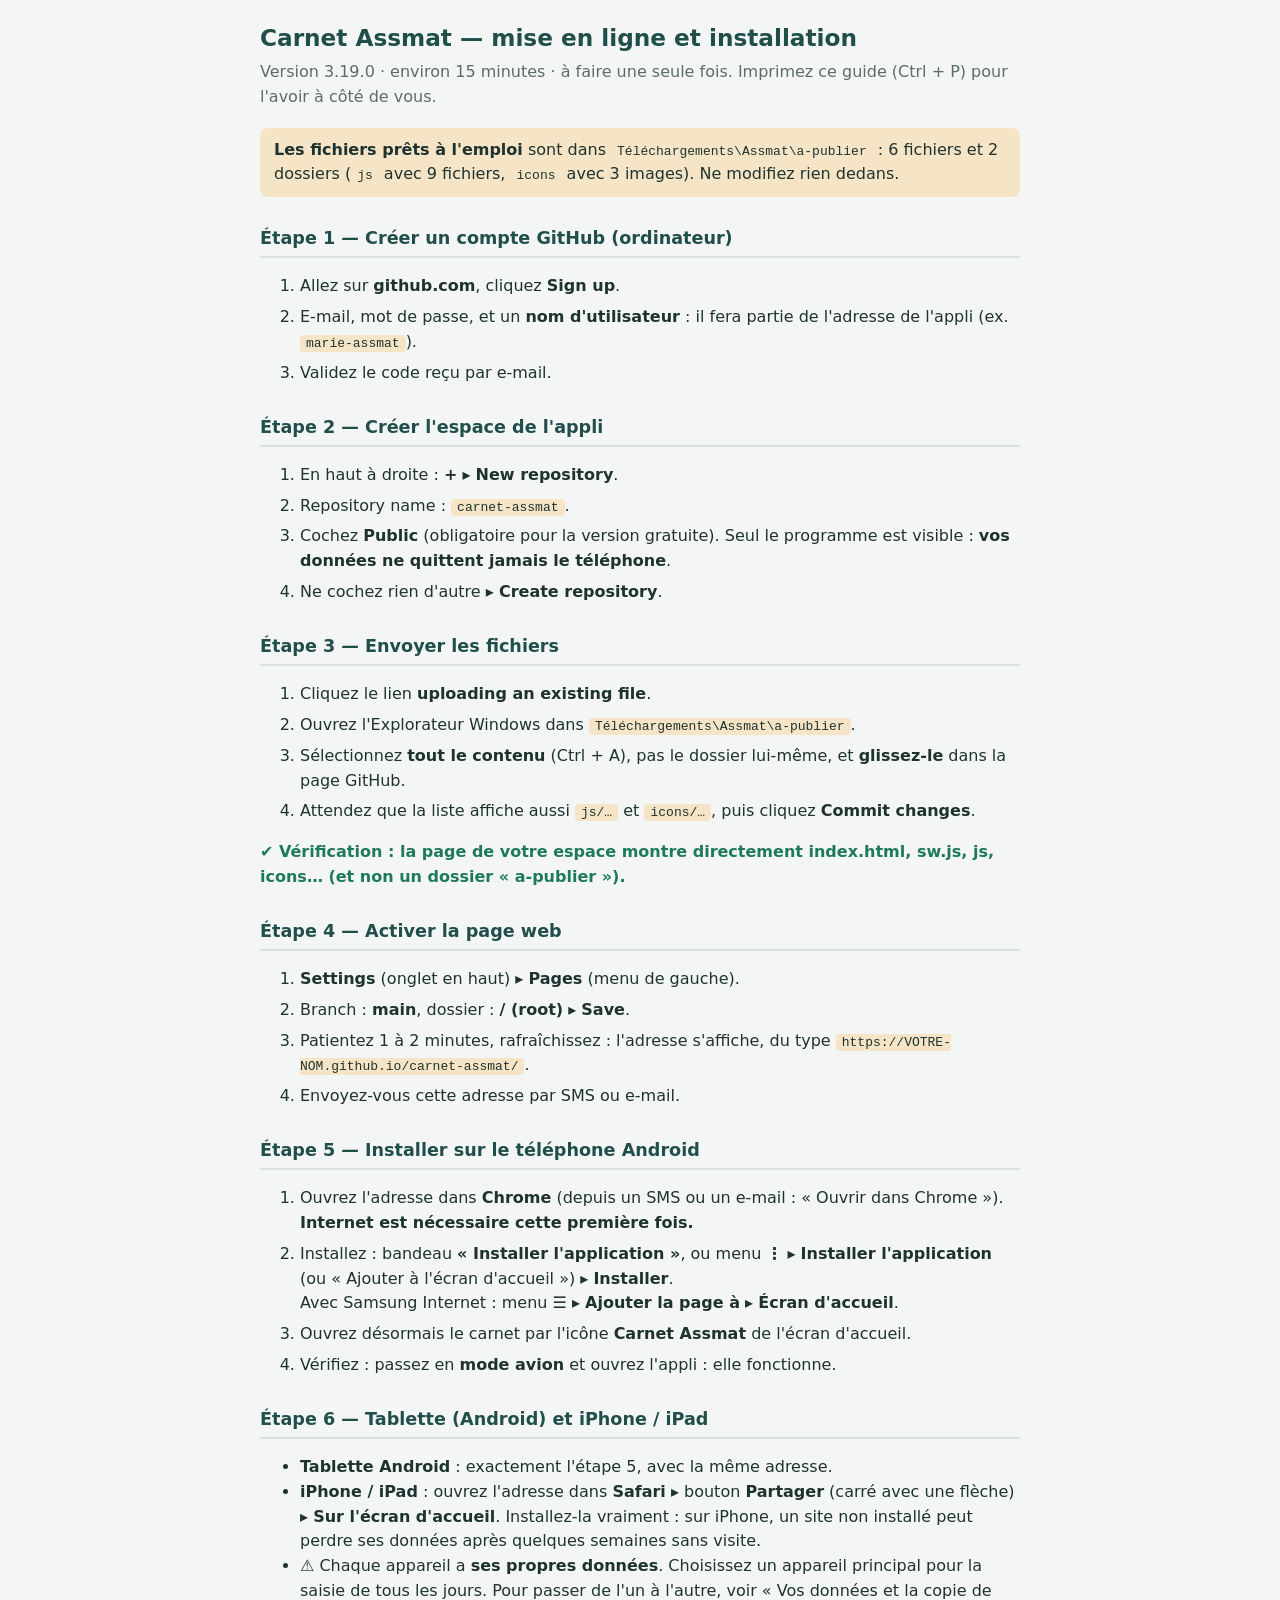
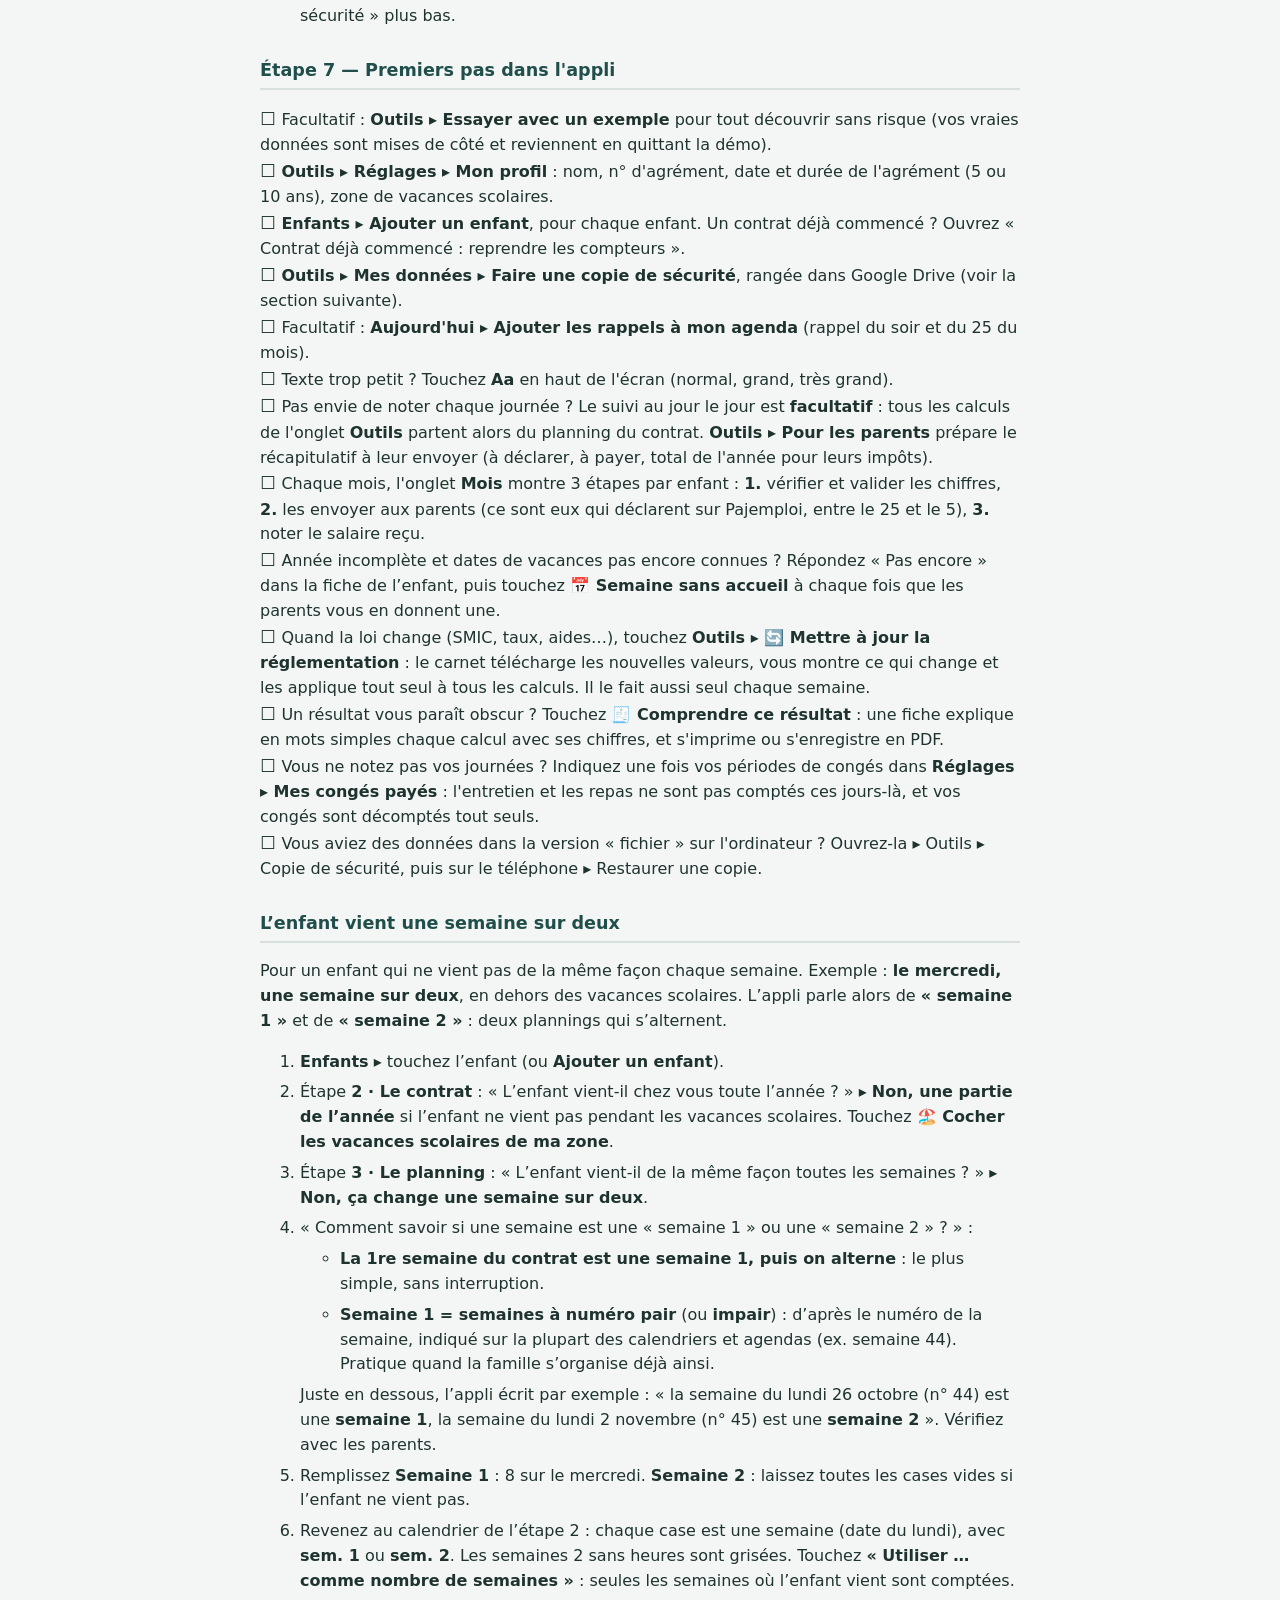
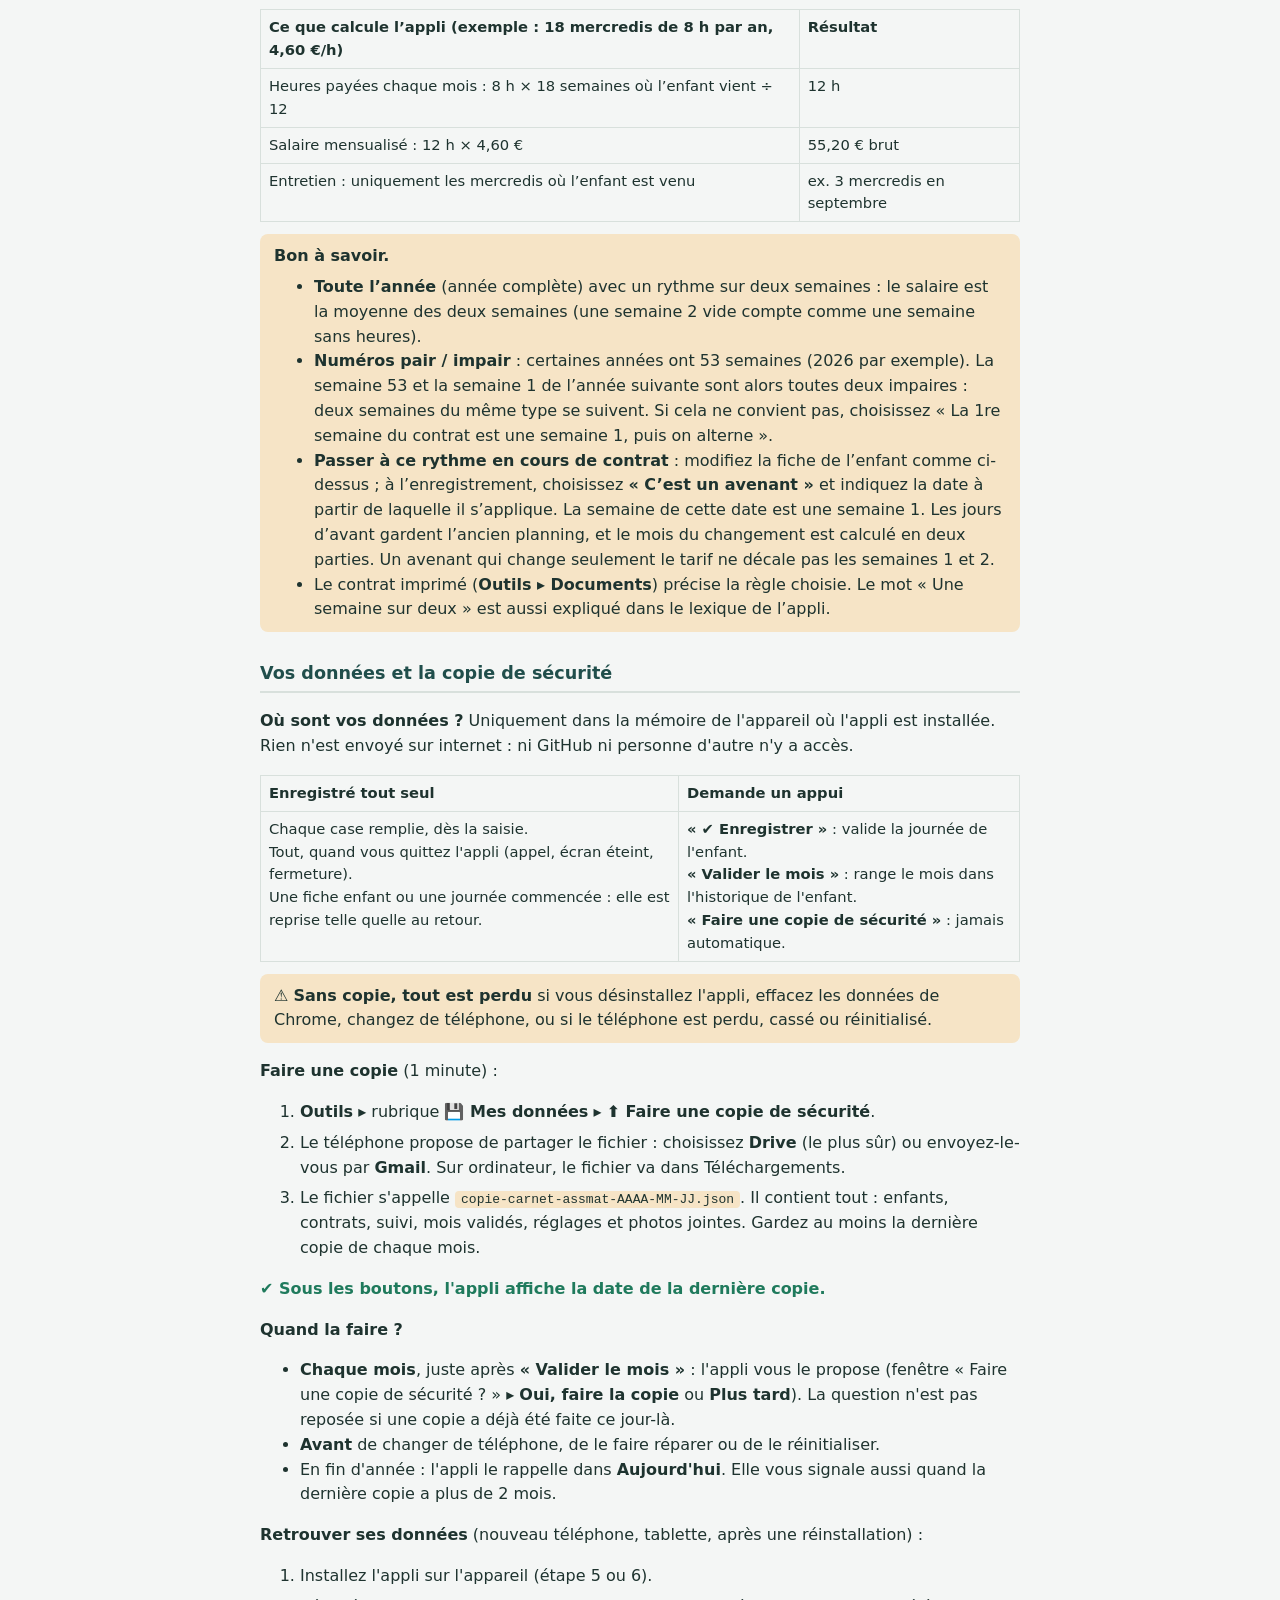
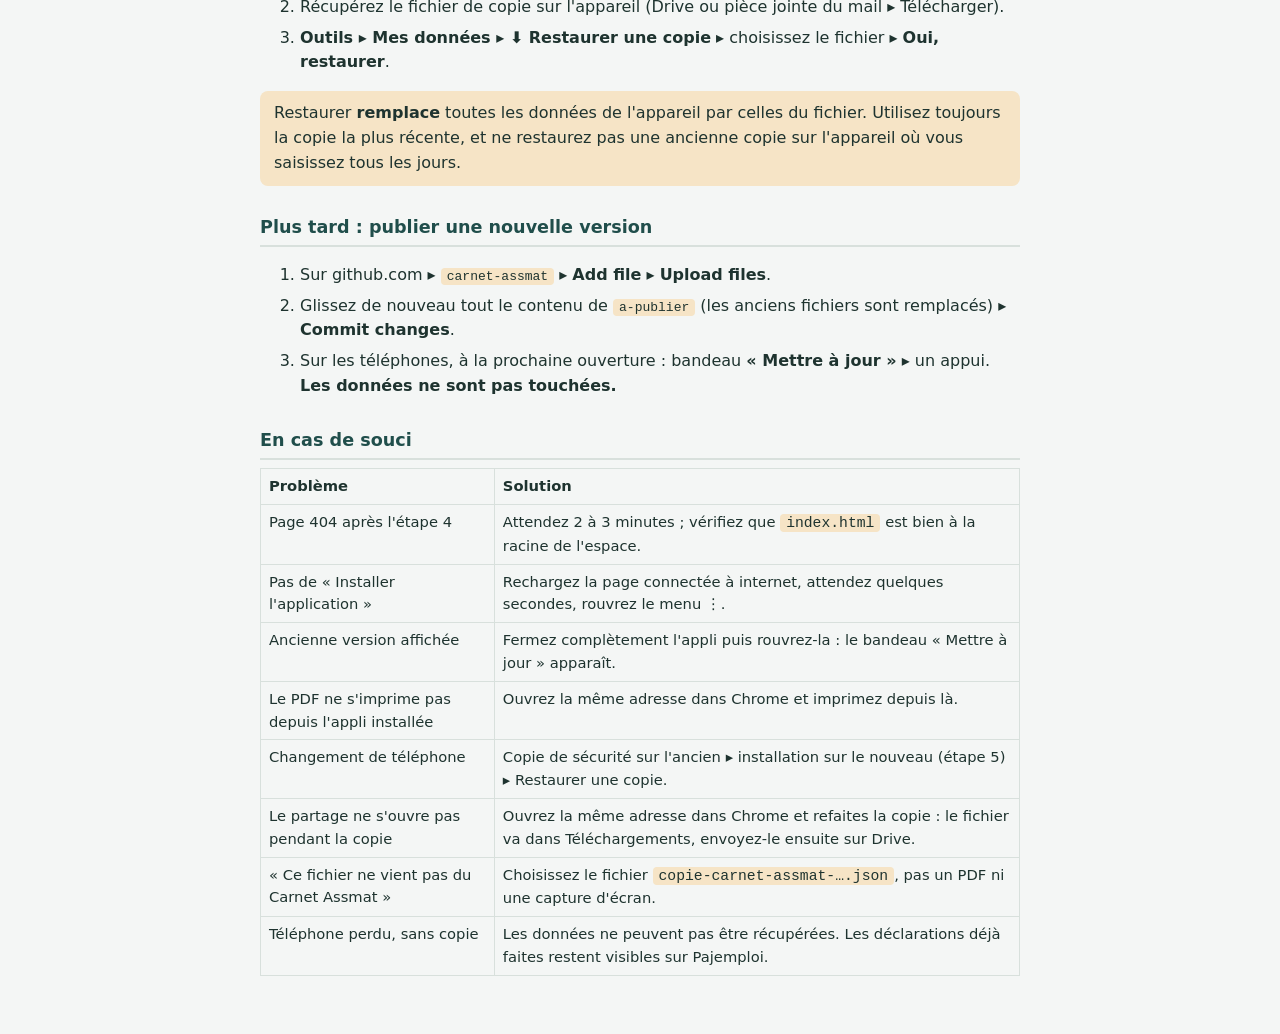
==== commit 2f6ddd8f: "Carnet Assmat 3.19.0 (3/3) : page À propos et confidentialité, polices locales, cibles tactiles, cac" ====
--- a/GUIDE-MISE-EN-LIGNE.html
+++ b/GUIDE-MISE-EN-LIGNE.html
@@ -19,7 +19,7 @@
 </head>
 <body>
 <h1>Carnet Assmat — mise en ligne et installation</h1>
-<p class="sub">Version 3.18.0 · environ 15 minutes · à faire une seule fois. Imprimez ce guide (Ctrl + P) pour l'avoir à côté de vous.</p>
+<p class="sub">Version 3.19.0 · environ 15 minutes · à faire une seule fois. Imprimez ce guide (Ctrl + P) pour l'avoir à côté de vous.</p>
 
 <div class="box"><b>Les fichiers prêts à l'emploi</b> sont dans <code>Téléchargements\Assmat\a-publier</code> : 6 fichiers et 2 dossiers (<code>js</code> avec 9 fichiers, <code>icons</code> avec 3 images). Ne modifiez rien dedans.</div>
 
